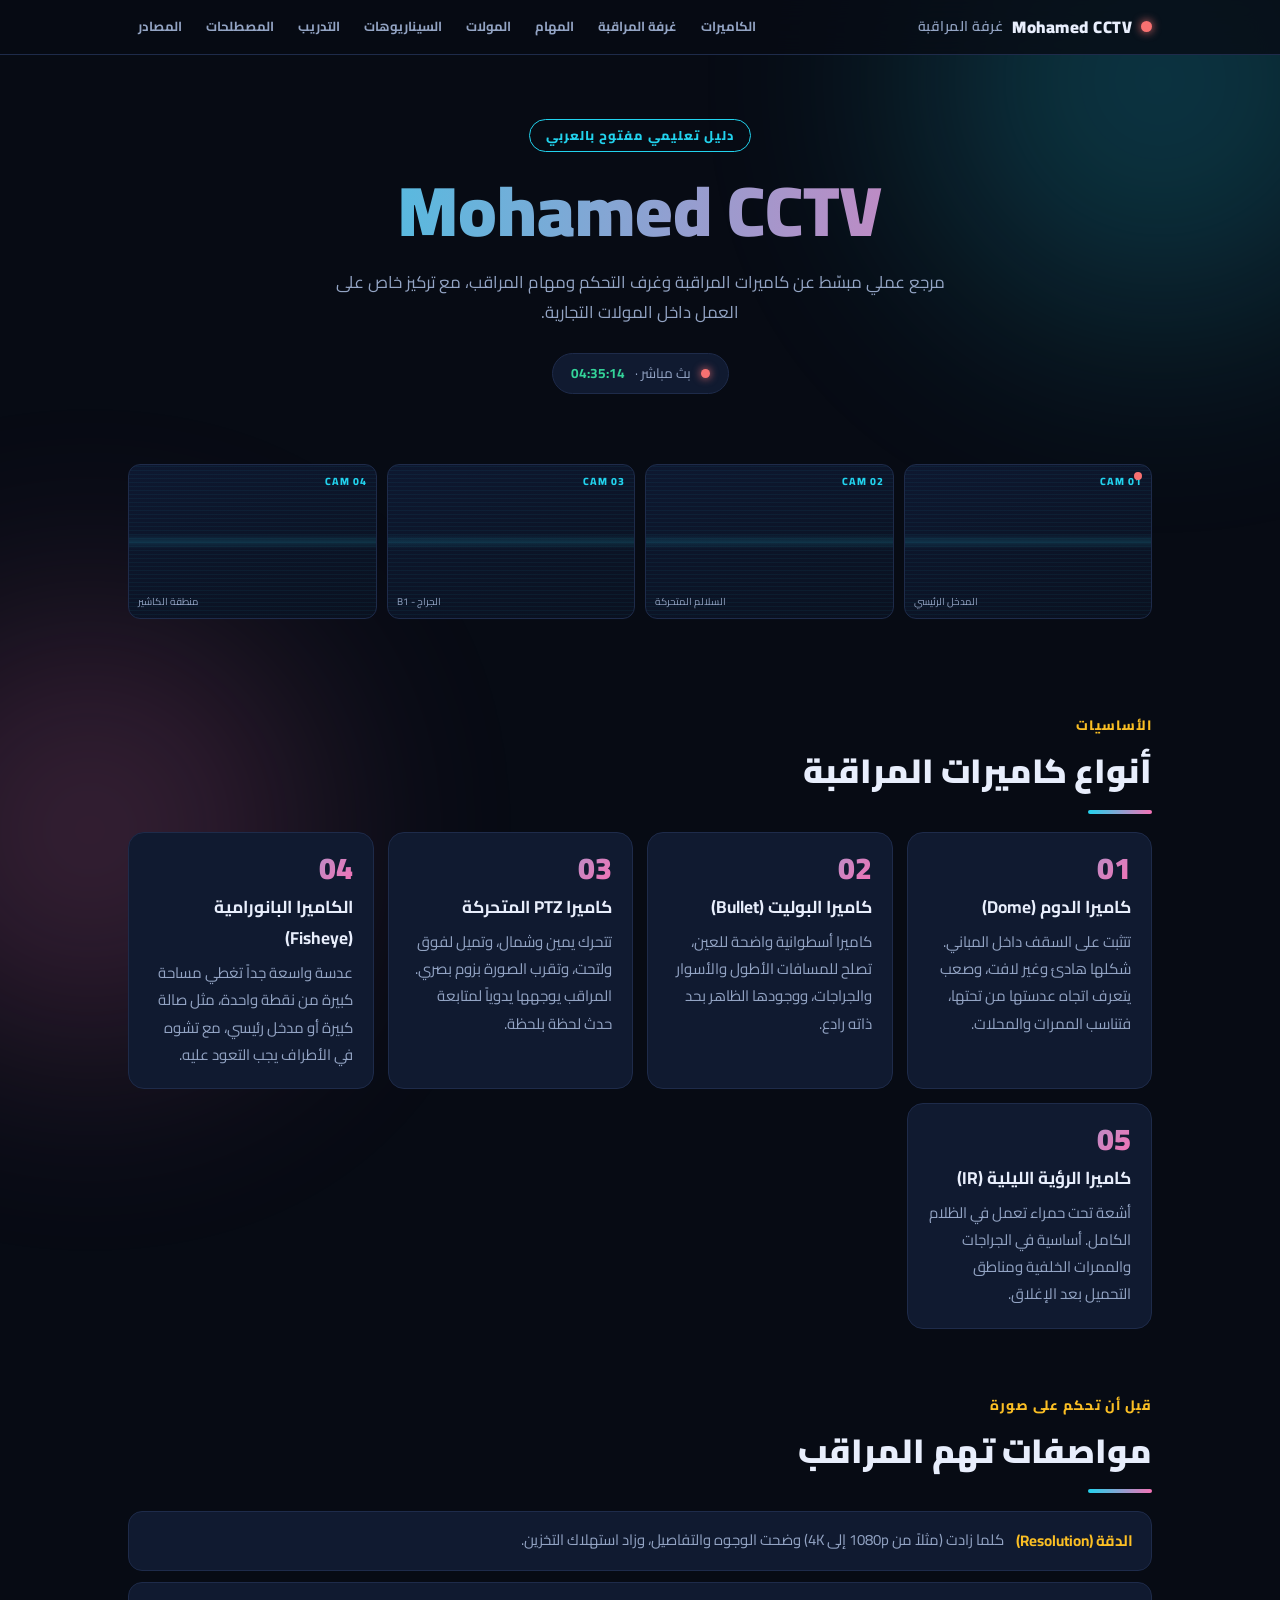
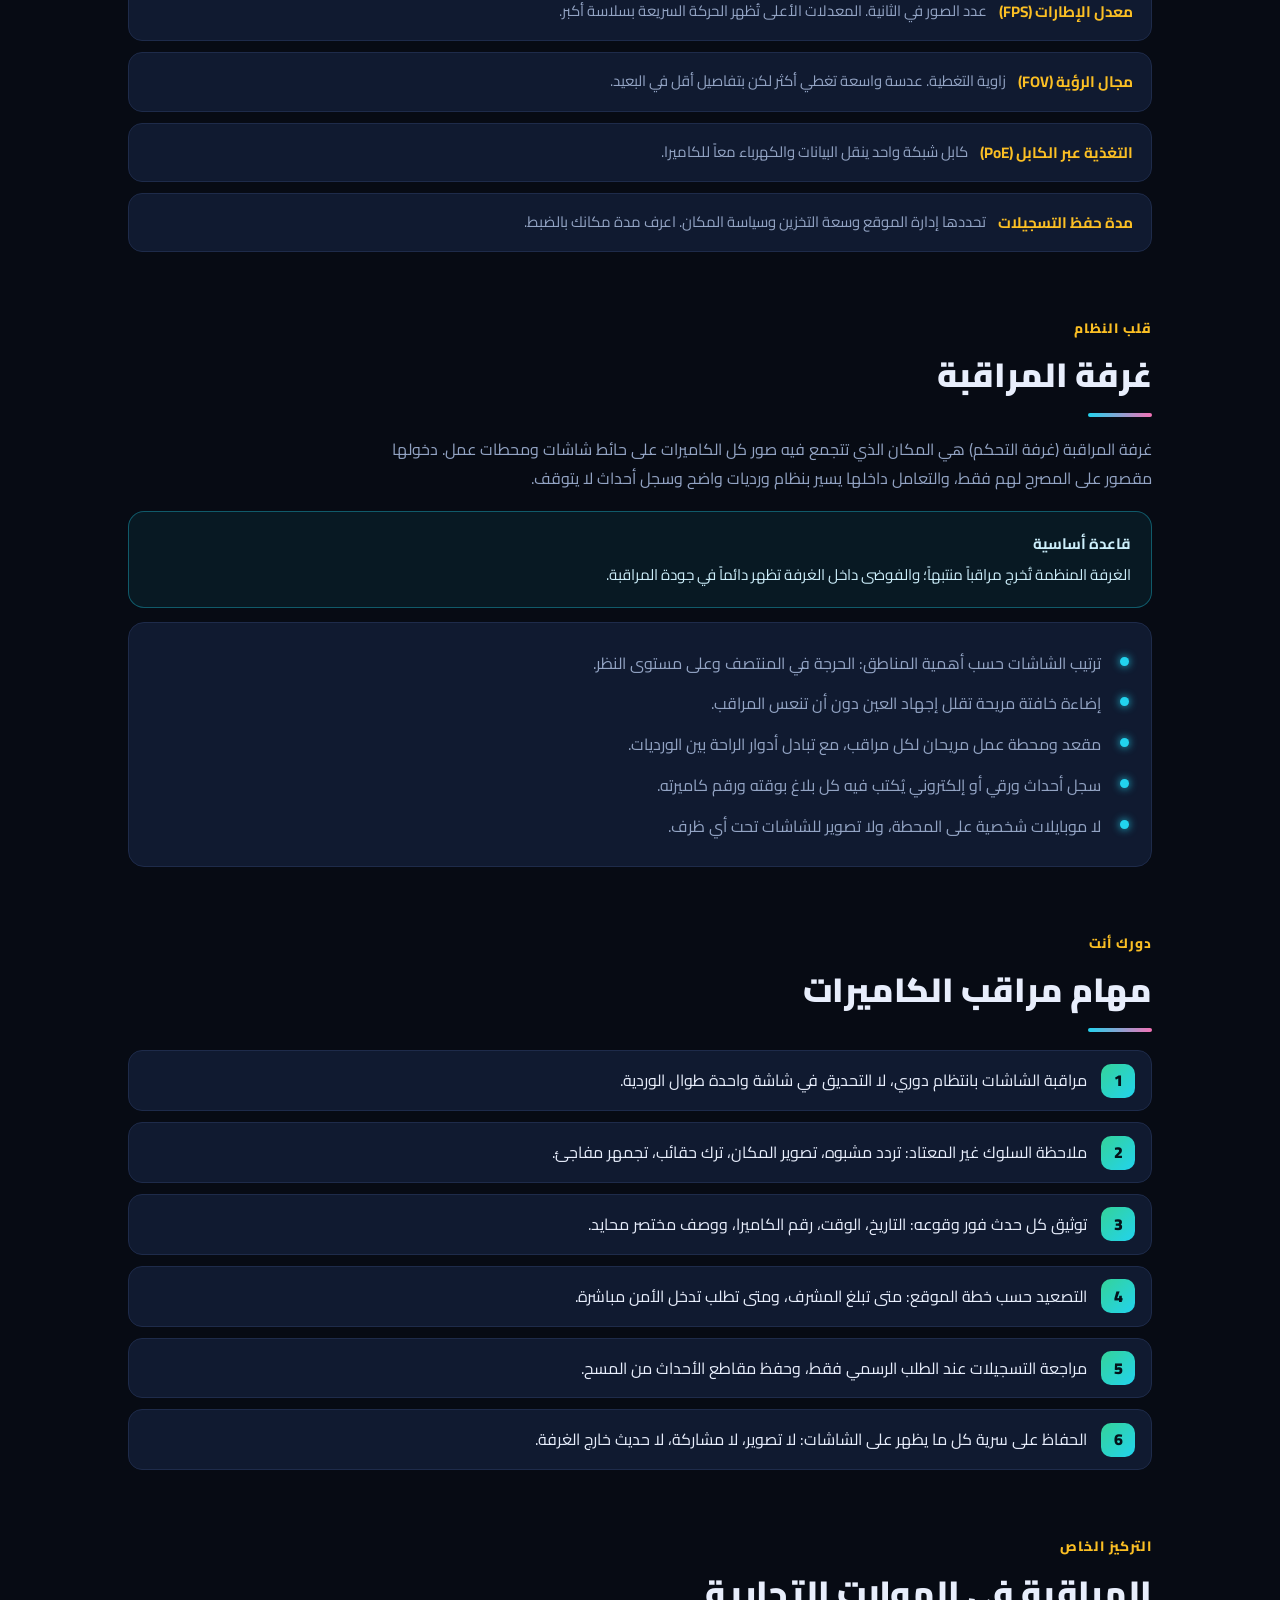
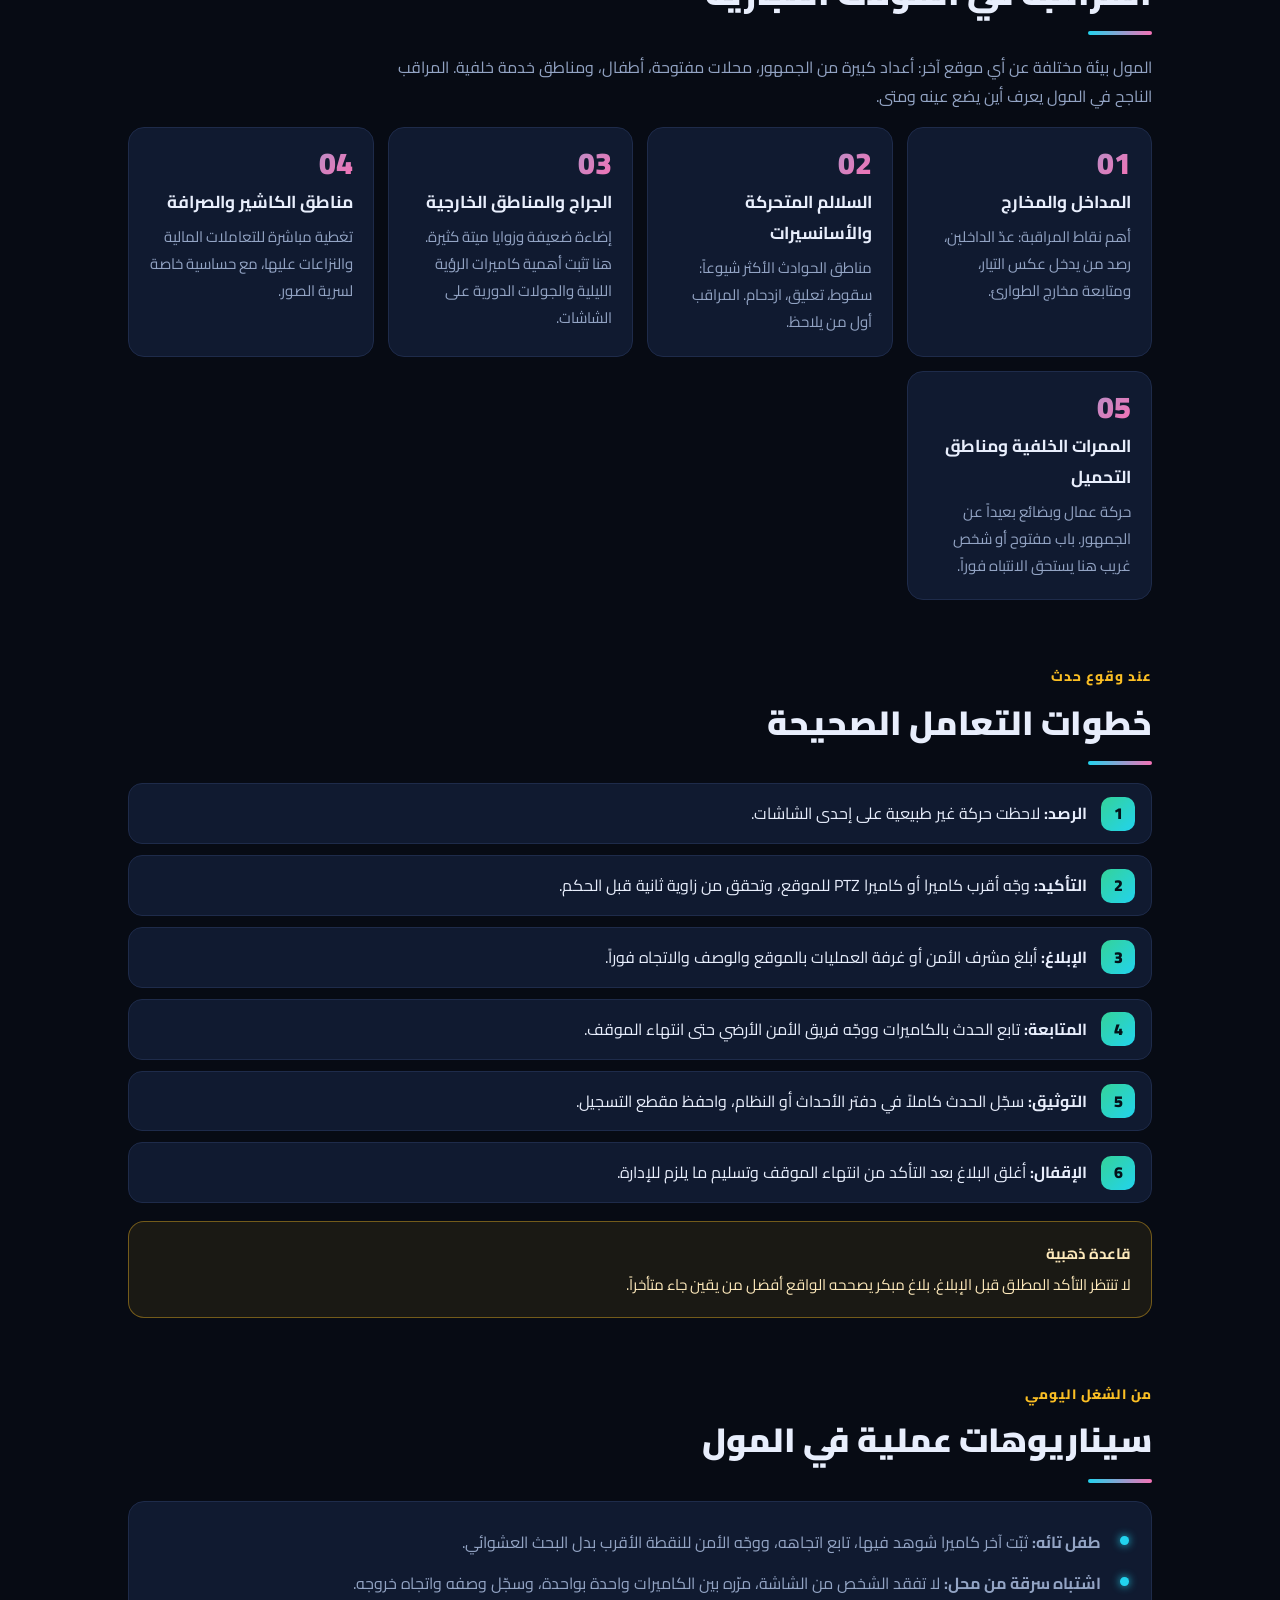
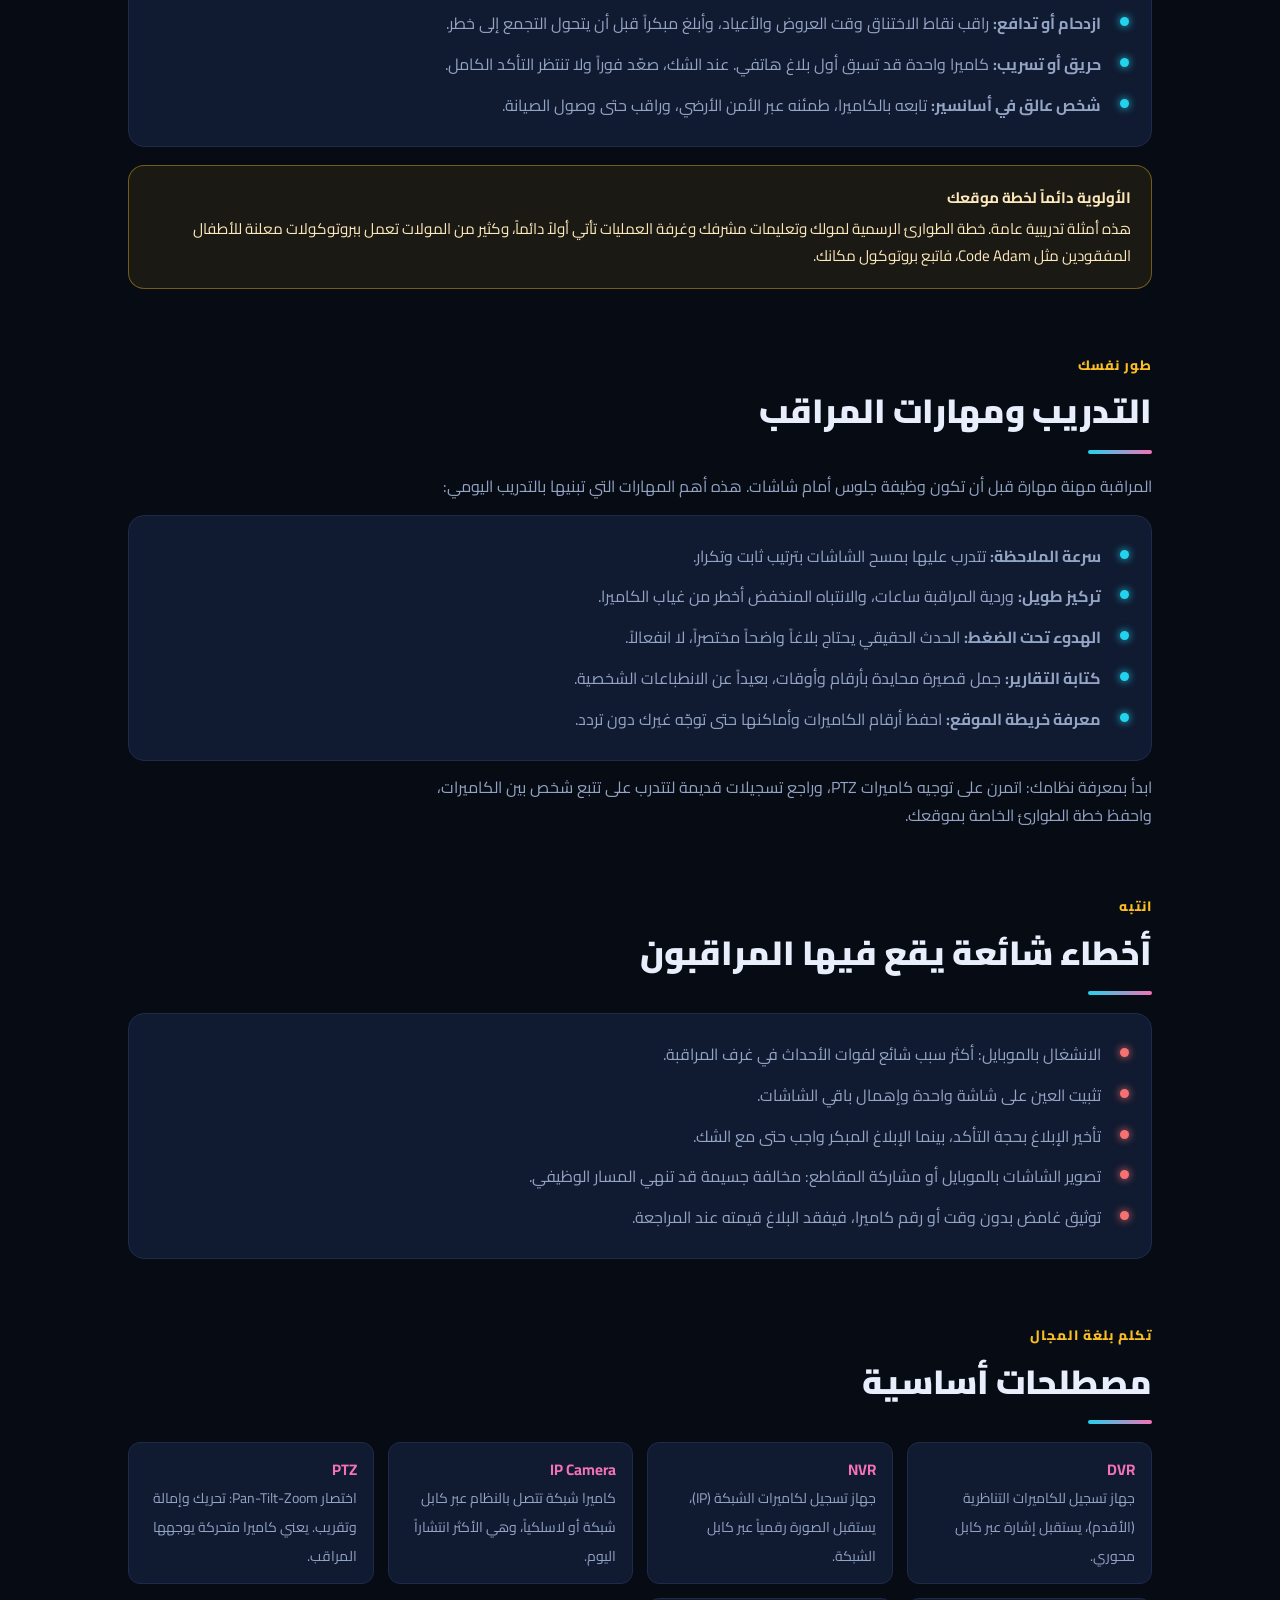
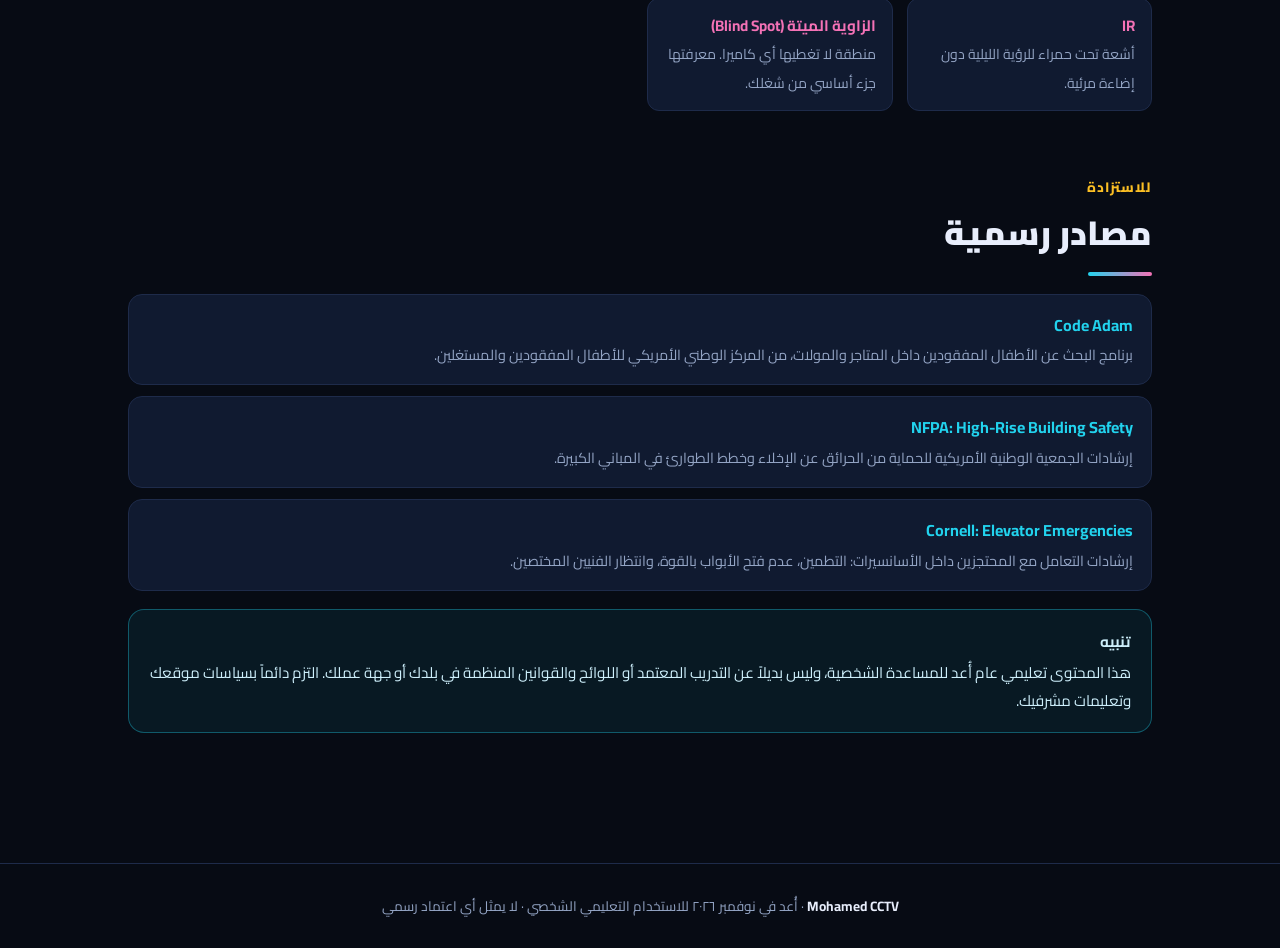
==== index.html @ 4583602f "Add initial HTML structure for Mohamed CCTV site" ====
<!DOCTYPE html>
<html lang="ar" dir="rtl">
<head>
<meta charset="UTF-8">
<meta name="viewport" content="width=device-width, initial-scale=1.0">
<title>Mohamed CCTV | محمد - دليل كاميرات المراقبة وغرف التحكم</title>
<meta name="description" content="مرجع عملي مبسط عن كاميرات المراقبة وغرف التحكم ومهام المراقب، مع تركيز خاص على العمل داخل المولات التجارية.">
<link rel="preconnect" href="https://fonts.googleapis.com">
<link rel="preconnect" href="https://fonts.gstatic.com" crossorigin>
<link href="https://fonts.googleapis.com/css2?family=Cairo:wght@400;600;700;800;900&display=swap" rel="stylesheet">
<style>
:root{
  --bg:#070b14; --bg2:#0b1222; --card:#101a30; --line:#1e2b4a;
  --cyan:#22d3ee; --amber:#fbbf24; --pink:#f472b6; --green:#34d399; --red:#f87171;
  --text:#e8eefc; --muted:#93a4c4;
}
*{margin:0;padding:0;box-sizing:border-box}
html{scroll-behavior:smooth}
body{font-family:'Cairo',system-ui,sans-serif;background:var(--bg);color:var(--text);line-height:1.8;overflow-x:hidden}
::selection{background:var(--cyan);color:#04121a}

/* ---------- background glow ---------- */
.glow{position:fixed;border-radius:50%;filter:blur(120px);opacity:.22;pointer-events:none;z-index:0}
.glow.a{width:480px;height:480px;background:var(--cyan);top:-160px;right:-120px;animation:drift 14s ease-in-out infinite alternate}
.glow.b{width:420px;height:420px;background:var(--pink);bottom:-140px;left:-120px;animation:drift 18s ease-in-out infinite alternate-reverse}
@keyframes drift{from{transform:translate(0,0) scale(1)}to{transform:translate(60px,40px) scale(1.15)}}

/* ---------- nav ---------- */
nav{position:sticky;top:0;z-index:50;backdrop-filter:blur(14px);background:rgba(7,11,20,.78);border-bottom:1px solid var(--line)}
.nav-in{max-width:1060px;margin:auto;display:flex;align-items:center;gap:14px;padding:10px 18px;flex-wrap:wrap}
.brand{display:flex;align-items:center;gap:9px;font-weight:900;font-size:1.05rem;letter-spacing:.5px}
.brand .dot{width:11px;height:11px;border-radius:50%;background:var(--red);box-shadow:0 0 10px var(--red);animation:blink 1.2s steps(2) infinite}
@keyframes blink{50%{opacity:.15}}
.brand small{color:var(--muted);font-weight:600}
.links{display:flex;gap:4px;flex-wrap:wrap;margin-inline-start:auto}
.links a{color:var(--muted);text-decoration:none;font-size:.82rem;font-weight:700;padding:5px 10px;border-radius:8px;transition:.25s}
.links a:hover{color:#04121a;background:var(--cyan)}

/* ---------- hero ---------- */
header{position:relative;z-index:1;max-width:1060px;margin:auto;padding:64px 18px 40px;text-align:center}
.kicker{display:inline-block;color:var(--cyan);border:1px solid var(--cyan);border-radius:999px;padding:4px 16px;font-size:.8rem;font-weight:800;letter-spacing:1px;margin-bottom:18px;animation:fadeUp .8s both}
h1{font-size:clamp(2.4rem,7vw,4.4rem);font-weight:900;line-height:1.15;background:linear-gradient(90deg,var(--cyan),var(--pink),var(--amber));background-size:200% 100%;-webkit-background-clip:text;background-clip:text;color:transparent;animation:sheen 6s linear infinite,fadeUp .8s .1s both}
@keyframes sheen{to{background-position:200% 0}}
.sub{color:var(--muted);max-width:640px;margin:16px auto 0;font-size:1.05rem;animation:fadeUp .8s .2s both}
.live{margin:26px auto 0;display:inline-flex;align-items:center;gap:10px;background:var(--card);border:1px solid var(--line);border-radius:999px;padding:7px 18px;font-size:.85rem;color:var(--muted);animation:fadeUp .8s .3s both}
.live b{color:var(--green);font-variant-numeric:tabular-nums}
@keyframes fadeUp{from{opacity:0;transform:translateY(18px)}to{opacity:1;transform:none}}

/* ---------- monitor wall ---------- */
.wall{position:relative;z-index:1;max-width:1060px;margin:30px auto 0;padding:0 18px;display:grid;grid-template-columns:repeat(4,1fr);gap:10px}
.cam{position:relative;aspect-ratio:16/10;border-radius:12px;border:1px solid var(--line);overflow:hidden;background:linear-gradient(160deg,#0e1830,#0a1120)}
.cam::before{content:'';position:absolute;inset:0;background:repeating-linear-gradient(0deg,transparent 0 3px,rgba(34,211,238,.05) 3px 4px)}
.cam::after{content:'';position:absolute;inset:0;background:linear-gradient(180deg,transparent 45%,rgba(34,211,238,.14) 50%,transparent 55%);animation:scan 3.4s linear infinite}
@keyframes scan{from{transform:translateY(-100%)}to{transform:translateY(100%)}}
.cam span{position:absolute;top:7px;inset-inline-start:9px;font-size:.66rem;font-weight:800;color:var(--cyan);letter-spacing:1px}
.cam i{position:absolute;bottom:7px;inset-inline-end:9px;font-size:.62rem;color:var(--muted);font-style:normal}
.cam .rec{position:absolute;top:7px;inset-inline-end:9px;width:8px;height:8px;border-radius:50%;background:var(--red);animation:blink 1.1s steps(2) infinite}
.cam:nth-child(2)::after{animation-delay:.8s}.cam:nth-child(3)::after{animation-delay:1.6s}.cam:nth-child(4)::after{animation-delay:2.4s}

/* ---------- sections ---------- */
main{position:relative;z-index:1;max-width:1060px;margin:auto;padding:30px 18px 60px}
section{margin-top:64px;opacity:0;transform:translateY(26px);transition:opacity .7s ease,transform .7s ease}
section.show{opacity:1;transform:none}
.tag{color:var(--amber);font-weight:800;font-size:.85rem;letter-spacing:1px}
h2{font-size:clamp(1.5rem,4vw,2.1rem);font-weight:900;margin:4px 0 18px}
h2::after{content:'';display:block;width:64px;height:4px;border-radius:4px;margin-top:8px;background:linear-gradient(90deg,var(--cyan),var(--pink))}
p.lead{color:var(--muted);max-width:760px}

.grid{display:grid;grid-template-columns:repeat(auto-fit,minmax(240px,1fr));gap:14px}
.card{background:var(--card);border:1px solid var(--line);border-radius:16px;padding:20px;position:relative;overflow:hidden;transition:transform .3s,border-color .3s,box-shadow .3s}
.card:hover{transform:translateY(-5px);border-color:var(--cyan);box-shadow:0 12px 34px rgba(34,211,238,.13)}
.card .num{font-size:1.9rem;font-weight:900;background:linear-gradient(135deg,var(--cyan),var(--pink));-webkit-background-clip:text;background-clip:text;color:transparent;line-height:1}
.card h3{margin:8px 0 6px;font-size:1.08rem}
.card p{color:var(--muted);font-size:.94rem}

.spec{display:flex;gap:12px;background:var(--card);border:1px solid var(--line);border-radius:14px;padding:15px 18px;margin-bottom:11px;transition:border-color .3s}
.spec:hover{border-color:var(--amber)}
.spec b{color:var(--amber);white-space:nowrap;font-size:.95rem}
.spec span{color:var(--muted);font-size:.93rem}

ol.steps{counter-reset:s;list-style:none}
ol.steps li{counter-increment:s;position:relative;background:var(--card);border:1px solid var(--line);border-radius:14px;padding:15px 64px 15px 18px;padding-inline-start:64px;padding-inline-end:18px;margin-bottom:11px;transition:border-color .3s}
ol.steps li:hover{border-color:var(--green)}
ol.steps li::before{content:counter(s);position:absolute;inset-inline-start:16px;top:50%;transform:translateY(-50%);width:34px;height:34px;border-radius:10px;display:grid;place-items:center;font-weight:900;color:#04121a;background:linear-gradient(135deg,var(--green),var(--cyan))}

ul.tick{list-style:none}
ul.tick li{position:relative;padding:6px 30px 6px 0;padding-inline-start:30px;color:var(--muted)}
ul.tick li::before{content:'';position:absolute;inset-inline-start:2px;top:14px;width:9px;height:9px;border-radius:50%;background:var(--cyan);box-shadow:0 0 8px var(--cyan)}
ul.warn li::before{background:var(--red);box-shadow:0 0 8px var(--red)}

.callout{border-radius:16px;padding:18px 20px;margin-top:18px;border:1px solid;font-size:.95rem}
.callout.gold{background:rgba(251,191,36,.08);border-color:rgba(251,191,36,.4);color:#fde9bb}
.callout.note{background:rgba(34,211,238,.07);border-color:rgba(34,211,238,.35);color:#cdeffb}
.callout b{display:block;margin-bottom:4px}

.two{display:grid;grid-template-columns:1fr 1fr;gap:14px}
@media(max-width:720px){.two{grid-template-columns:1fr}.wall{grid-template-columns:repeat(2,1fr)}}

.term{background:var(--card);border:1px solid var(--line);border-radius:12px;padding:13px 16px}
.term b{color:var(--pink);display:block;font-size:.95rem}
.term span{color:var(--muted);font-size:.88rem}

.src{display:block;background:var(--card);border:1px solid var(--line);border-radius:14px;padding:16px 18px;margin-bottom:11px;text-decoration:none;color:var(--text);transition:.3s}
.src:hover{border-color:var(--pink);transform:translateY(-3px)}
.src b{color:var(--cyan)}
.src p{color:var(--muted);font-size:.9rem;margin-top:3px}

footer{position:relative;z-index:1;border-top:1px solid var(--line);margin-top:70px;padding:30px 18px;text-align:center;color:var(--muted);font-size:.85rem}
footer b{color:var(--text)}
</style>
</head>
<body>
<div class="glow a"></div><div class="glow b"></div>

<nav><div class="nav-in">
  <div class="brand"><span class="dot"></span>Mohamed CCTV <small>غرفة المراقبة</small></div>
  <div class="links">
    <a href="#cameras">الكاميرات</a><a href="#room">غرفة المراقبة</a><a href="#duties">المهام</a><a href="#mall">المولات</a><a href="#scenarios">السيناريوهات</a><a href="#training">التدريب</a><a href="#terms">المصطلحات</a><a href="#sources">المصادر</a>
  </div>
</div></nav>

<header>
  <span class="kicker">دليل تعليمي مفتوح بالعربي</span>
  <h1>Mohamed CCTV</h1>
  <p class="sub">مرجع عملي مبسّط عن كاميرات المراقبة وغرف التحكم ومهام المراقب، مع تركيز خاص على العمل داخل المولات التجارية.</p>
  <div class="live"><span class="dot" style="width:9px;height:9px;border-radius:50%;background:var(--red);box-shadow:0 0 8px var(--red);animation:blink 1.2s steps(2) infinite"></span>بث مباشر · <b id="clock">--:--:--</b></div>
</header>

<div class="wall">
  <div class="cam"><span>CAM 01</span><span class="rec"></span><i>المدخل الرئيسي</i></div>
  <div class="cam"><span>CAM 02</span><i>السلالم المتحركة</i></div>
  <div class="cam"><span>CAM 03</span><i>الجراج - B1</i></div>
  <div class="cam"><span>CAM 04</span><i>منطقة الكاشير</i></div>
</div>

<main>

<section id="cameras">
  <div class="tag">الأساسيات</div>
  <h2>أنواع كاميرات المراقبة</h2>
  <div class="grid">
    <div class="card"><div class="num">01</div><h3>كاميرا الدوم (Dome)</h3><p>تتثبت على السقف داخل المباني. شكلها هادئ وغير لافت، وصعب يتعرف اتجاه عدستها من تحتها، فتناسب الممرات والمحلات.</p></div>
    <div class="card"><div class="num">02</div><h3>كاميرا البوليت (Bullet)</h3><p>كاميرا أسطوانية واضحة للعين، تصلح للمسافات الأطول والأسوار والجراجات، ووجودها الظاهر بحد ذاته رادع.</p></div>
    <div class="card"><div class="num">03</div><h3>كاميرا PTZ المتحركة</h3><p>تتحرك يمين وشمال، وتميل لفوق ولتحت، وتقرب الصورة بزوم بصري. المراقب يوجهها يدوياً لمتابعة حدث لحظة بلحظة.</p></div>
    <div class="card"><div class="num">04</div><h3>الكاميرا البانورامية (Fisheye)</h3><p>عدسة واسعة جداً تغطي مساحة كبيرة من نقطة واحدة، مثل صالة كبيرة أو مدخل رئيسي، مع تشوه في الأطراف يجب التعود عليه.</p></div>
    <div class="card"><div class="num">05</div><h3>كاميرا الرؤية الليلية (IR)</h3><p>أشعة تحت حمراء تعمل في الظلام الكامل. أساسية في الجراجات والممرات الخلفية ومناطق التحميل بعد الإغلاق.</p></div>
  </div>
</section>

<section id="specs">
  <div class="tag">قبل أن تحكم على صورة</div>
  <h2>مواصفات تهم المراقب</h2>
  <div class="spec"><b>الدقة (Resolution)</b><span>كلما زادت (مثلاً من 1080p إلى 4K) وضحت الوجوه والتفاصيل، وزاد استهلاك التخزين.</span></div>
  <div class="spec"><b>معدل الإطارات (FPS)</b><span>عدد الصور في الثانية. المعدلات الأعلى تُظهر الحركة السريعة بسلاسة أكبر.</span></div>
  <div class="spec"><b>مجال الرؤية (FOV)</b><span>زاوية التغطية. عدسة واسعة تغطي أكثر لكن بتفاصيل أقل في البعيد.</span></div>
  <div class="spec"><b>التغذية عبر الكابل (PoE)</b><span>كابل شبكة واحد ينقل البيانات والكهرباء معاً للكاميرا.</span></div>
  <div class="spec"><b>مدة حفظ التسجيلات</b><span>تحددها إدارة الموقع وسعة التخزين وسياسة المكان. اعرف مدة مكانك بالضبط.</span></div>
</section>

<section id="room">
  <div class="tag">قلب النظام</div>
  <h2>غرفة المراقبة</h2>
  <p class="lead">غرفة المراقبة (غرفة التحكم) هي المكان الذي تتجمع فيه صور كل الكاميرات على حائط شاشات ومحطات عمل. دخولها مقصور على المصرح لهم فقط، والتعامل داخلها يسير بنظام ورديات واضح وسجل أحداث لا يتوقف.</p>
  <div class="callout note"><b>قاعدة أساسية</b>الغرفة المنظمة تُخرج مراقباً منتبهاً؛ والفوضى داخل الغرفة تظهر دائماً في جودة المراقبة.</div>
  <div class="card" style="margin-top:14px"><ul class="tick">
    <li>ترتيب الشاشات حسب أهمية المناطق: الحرجة في المنتصف وعلى مستوى النظر.</li>
    <li>إضاءة خافتة مريحة تقلل إجهاد العين دون أن تنعس المراقب.</li>
    <li>مقعد ومحطة عمل مريحان لكل مراقب، مع تبادل أدوار الراحة بين الورديات.</li>
    <li>سجل أحداث ورقي أو إلكتروني يُكتب فيه كل بلاغ بوقته ورقم كاميرته.</li>
    <li>لا موبايلات شخصية على المحطة، ولا تصوير للشاشات تحت أي ظرف.</li>
  </ul></div>
</section>

<section id="duties">
  <div class="tag">دورك أنت</div>
  <h2>مهام مراقب الكاميرات</h2>
  <ol class="steps">
    <li>مراقبة الشاشات بانتظام دوري، لا التحديق في شاشة واحدة طوال الوردية.</li>
    <li>ملاحظة السلوك غير المعتاد: تردد مشبوه، تصوير المكان، ترك حقائب، تجمهر مفاجئ.</li>
    <li>توثيق كل حدث فور وقوعه: التاريخ، الوقت، رقم الكاميرا، ووصف مختصر محايد.</li>
    <li>التصعيد حسب خطة الموقع: متى تبلغ المشرف، ومتى تطلب تدخل الأمن مباشرة.</li>
    <li>مراجعة التسجيلات عند الطلب الرسمي فقط، وحفظ مقاطع الأحداث من المسح.</li>
    <li>الحفاظ على سرية كل ما يظهر على الشاشات: لا تصوير، لا مشاركة، لا حديث خارج الغرفة.</li>
  </ol>
</section>

<section id="mall">
  <div class="tag">التركيز الخاص</div>
  <h2>المراقبة في المولات التجارية</h2>
  <p class="lead">المول بيئة مختلفة عن أي موقع آخر: أعداد كبيرة من الجمهور، محلات مفتوحة، أطفال، ومناطق خدمة خلفية. المراقب الناجح في المول يعرف أين يضع عينه ومتى.</p>
  <div class="grid" style="margin-top:16px">
    <div class="card"><div class="num">01</div><h3>المداخل والمخارج</h3><p>أهم نقاط المراقبة: عدّ الداخلين، رصد من يدخل عكس التيار، ومتابعة مخارج الطوارئ.</p></div>
    <div class="card"><div class="num">02</div><h3>السلالم المتحركة والأسانسيرات</h3><p>مناطق الحوادث الأكثر شيوعاً: سقوط، تعليق، ازدحام. المراقب أول من يلاحظ.</p></div>
    <div class="card"><div class="num">03</div><h3>الجراج والمناطق الخارجية</h3><p>إضاءة ضعيفة وزوايا ميتة كثيرة. هنا تثبت أهمية كاميرات الرؤية الليلية والجولات الدورية على الشاشات.</p></div>
    <div class="card"><div class="num">04</div><h3>مناطق الكاشير والصرافة</h3><p>تغطية مباشرة للتعاملات المالية والنزاعات عليها، مع حساسية خاصة لسرية الصور.</p></div>
    <div class="card"><div class="num">05</div><h3>الممرات الخلفية ومناطق التحميل</h3><p>حركة عمال وبضائع بعيداً عن الجمهور. باب مفتوح أو شخص غريب هنا يستحق الانتباه فوراً.</p></div>
  </div>
</section>

<section id="incident">
  <div class="tag">عند وقوع حدث</div>
  <h2>خطوات التعامل الصحيحة</h2>
  <ol class="steps">
    <li><b>الرصد:</b> لاحظت حركة غير طبيعية على إحدى الشاشات.</li>
    <li><b>التأكيد:</b> وجّه أقرب كاميرا أو كاميرا PTZ للموقع، وتحقق من زاوية ثانية قبل الحكم.</li>
    <li><b>الإبلاغ:</b> أبلغ مشرف الأمن أو غرفة العمليات بالموقع والوصف والاتجاه فوراً.</li>
    <li><b>المتابعة:</b> تابع الحدث بالكاميرات ووجّه فريق الأمن الأرضي حتى انتهاء الموقف.</li>
    <li><b>التوثيق:</b> سجّل الحدث كاملاً في دفتر الأحداث أو النظام، واحفظ مقطع التسجيل.</li>
    <li><b>الإقفال:</b> أغلق البلاغ بعد التأكد من انتهاء الموقف وتسليم ما يلزم للإدارة.</li>
  </ol>
  <div class="callout gold"><b>قاعدة ذهبية</b>لا تنتظر التأكد المطلق قبل الإبلاغ. بلاغ مبكر يصححه الواقع أفضل من يقين جاء متأخراً.</div>
</section>

<section id="scenarios">
  <div class="tag">من الشغل اليومي</div>
  <h2>سيناريوهات عملية في المول</h2>
  <div class="card"><ul class="tick">
    <li><b>طفل تائه:</b> ثبّت آخر كاميرا شوهد فيها، تابع اتجاهه، ووجّه الأمن للنقطة الأقرب بدل البحث العشوائي.</li>
    <li><b>اشتباه سرقة من محل:</b> لا تفقد الشخص من الشاشة، مرّره بين الكاميرات واحدة بواحدة، وسجّل وصفه واتجاه خروجه.</li>
    <li><b>ازدحام أو تدافع:</b> راقب نقاط الاختناق وقت العروض والأعياد، وأبلغ مبكراً قبل أن يتحول التجمع إلى خطر.</li>
    <li><b>حريق أو تسريب:</b> كاميرا واحدة قد تسبق أول بلاغ هاتفي. عند الشك، صعّد فوراً ولا تنتظر التأكد الكامل.</li>
    <li><b>شخص عالق في أسانسير:</b> تابعه بالكاميرا، طمئنه عبر الأمن الأرضي، وراقب حتى وصول الصيانة.</li>
  </ul></div>
  <div class="callout gold"><b>الأولوية دائماً لخطة موقعك</b>هذه أمثلة تدريبية عامة. خطة الطوارئ الرسمية لمولك وتعليمات مشرفك وغرفة العمليات تأتي أولاً دائماً، وكثير من المولات تعمل ببروتوكولات معلنة للأطفال المفقودين مثل Code Adam، فاتبع بروتوكول مكانك.</div>
</section>

<section id="training">
  <div class="tag">طور نفسك</div>
  <h2>التدريب ومهارات المراقب</h2>
  <p class="lead">المراقبة مهنة مهارة قبل أن تكون وظيفة جلوس أمام شاشات. هذه أهم المهارات التي تبنيها بالتدريب اليومي:</p>
  <div class="card" style="margin-top:14px"><ul class="tick">
    <li><b>سرعة الملاحظة:</b> تتدرب عليها بمسح الشاشات بترتيب ثابت وتكرار.</li>
    <li><b>تركيز طويل:</b> وردية المراقبة ساعات، والانتباه المنخفض أخطر من غياب الكاميرا.</li>
    <li><b>الهدوء تحت الضغط:</b> الحدث الحقيقي يحتاج بلاغاً واضحاً مختصراً، لا انفعالاً.</li>
    <li><b>كتابة التقارير:</b> جمل قصيرة محايدة بأرقام وأوقات، بعيداً عن الانطباعات الشخصية.</li>
    <li><b>معرفة خريطة الموقع:</b> احفظ أرقام الكاميرات وأماكنها حتى توجّه غيرك دون تردد.</li>
  </ul></div>
  <p class="lead" style="margin-top:12px">ابدأ بمعرفة نظامك: اتمرن على توجيه كاميرات PTZ، وراجع تسجيلات قديمة لتتدرب على تتبع شخص بين الكاميرات، واحفظ خطة الطوارئ الخاصة بموقعك.</p>
</section>

<section id="mistakes">
  <div class="tag">انتبه</div>
  <h2>أخطاء شائعة يقع فيها المراقبون</h2>
  <div class="card"><ul class="tick warn">
    <li>الانشغال بالموبايل: أكثر سبب شائع لفوات الأحداث في غرف المراقبة.</li>
    <li>تثبيت العين على شاشة واحدة وإهمال باقي الشاشات.</li>
    <li>تأخير الإبلاغ بحجة التأكد، بينما الإبلاغ المبكر واجب حتى مع الشك.</li>
    <li>تصوير الشاشات بالموبايل أو مشاركة المقاطع: مخالفة جسيمة قد تنهي المسار الوظيفي.</li>
    <li>توثيق غامض بدون وقت أو رقم كاميرا، فيفقد البلاغ قيمته عند المراجعة.</li>
  </ul></div>
</section>

<section id="terms">
  <div class="tag">تكلم بلغة المجال</div>
  <h2>مصطلحات أساسية</h2>
  <div class="grid" style="grid-template-columns:repeat(auto-fit,minmax(200px,1fr))">
    <div class="term"><b>DVR</b><span>جهاز تسجيل للكاميرات التناظرية (الأقدم)، يستقبل إشارة عبر كابل محوري.</span></div>
    <div class="term"><b>NVR</b><span>جهاز تسجيل لكاميرات الشبكة (IP)، يستقبل الصورة رقمياً عبر كابل الشبكة.</span></div>
    <div class="term"><b>IP Camera</b><span>كاميرا شبكة تتصل بالنظام عبر كابل شبكة أو لاسلكياً، وهي الأكثر انتشاراً اليوم.</span></div>
    <div class="term"><b>PTZ</b><span>اختصار Pan-Tilt-Zoom: تحريك وإمالة وتقريب. يعني كاميرا متحركة يوجهها المراقب.</span></div>
    <div class="term"><b>IR</b><span>أشعة تحت حمراء للرؤية الليلية دون إضاءة مرئية.</span></div>
    <div class="term"><b>الزاوية الميتة (Blind Spot)</b><span>منطقة لا تغطيها أي كاميرا. معرفتها جزء أساسي من شغلك.</span></div>
  </div>
</section>

<section id="sources">
  <div class="tag">للاستزادة</div>
  <h2>مصادر رسمية</h2>
  <a class="src" href="https://codeadam.missingkids.org/" target="_blank" rel="noopener"><b>Code Adam</b><p>برنامج البحث عن الأطفال المفقودين داخل المتاجر والمولات، من المركز الوطني الأمريكي للأطفال المفقودين والمستغلين.</p></a>
  <a class="src" href="https://www.nfpa.org/education-and-research/building-and-life-safety/high-rise-buildings" target="_blank" rel="noopener"><b>NFPA: High-Rise Building Safety</b><p>إرشادات الجمعية الوطنية الأمريكية للحماية من الحرائق عن الإخلاء وخطط الطوارئ في المباني الكبيرة.</p></a>
  <a class="src" href="https://emergency.cornell.edu/eag/elevator-emergencies/" target="_blank" rel="noopener"><b>Cornell: Elevator Emergencies</b><p>إرشادات التعامل مع المحتجزين داخل الأسانسيرات: التطمين، عدم فتح الأبواب بالقوة، وانتظار الفنيين المختصين.</p></a>
  <div class="callout note"><b>تنبيه</b>هذا المحتوى تعليمي عام أُعد للمساعدة الشخصية، وليس بديلاً عن التدريب المعتمد أو اللوائح والقوانين المنظمة في بلدك أو جهة عملك. التزم دائماً بسياسات موقعك وتعليمات مشرفيك.</div>
</section>

</main>

<footer>
  <b>Mohamed CCTV</b> · أُعد في نوفمبر ٢٠٢٦ للاستخدام التعليمي الشخصي · لا يمثل أي اعتماد رسمي
</footer>

<script>
// live clock
function tick(){
  var d=new Date();
  var p=function(n){return (n<10?'0':'')+n};
  document.getElementById('clock').textContent=p(d.getHours())+':'+p(d.getMinutes())+':'+p(d.getSeconds());
}
tick();setInterval(tick,1000);
// scroll reveal
var io=new IntersectionObserver(function(es){
  es.forEach(function(e){if(e.isIntersecting){e.target.classList.add('show');io.unobserve(e.target);}});
},{threshold:.12});
document.querySelectorAll('section').forEach(function(s){io.observe(s)});
</script>
</body>
</html>
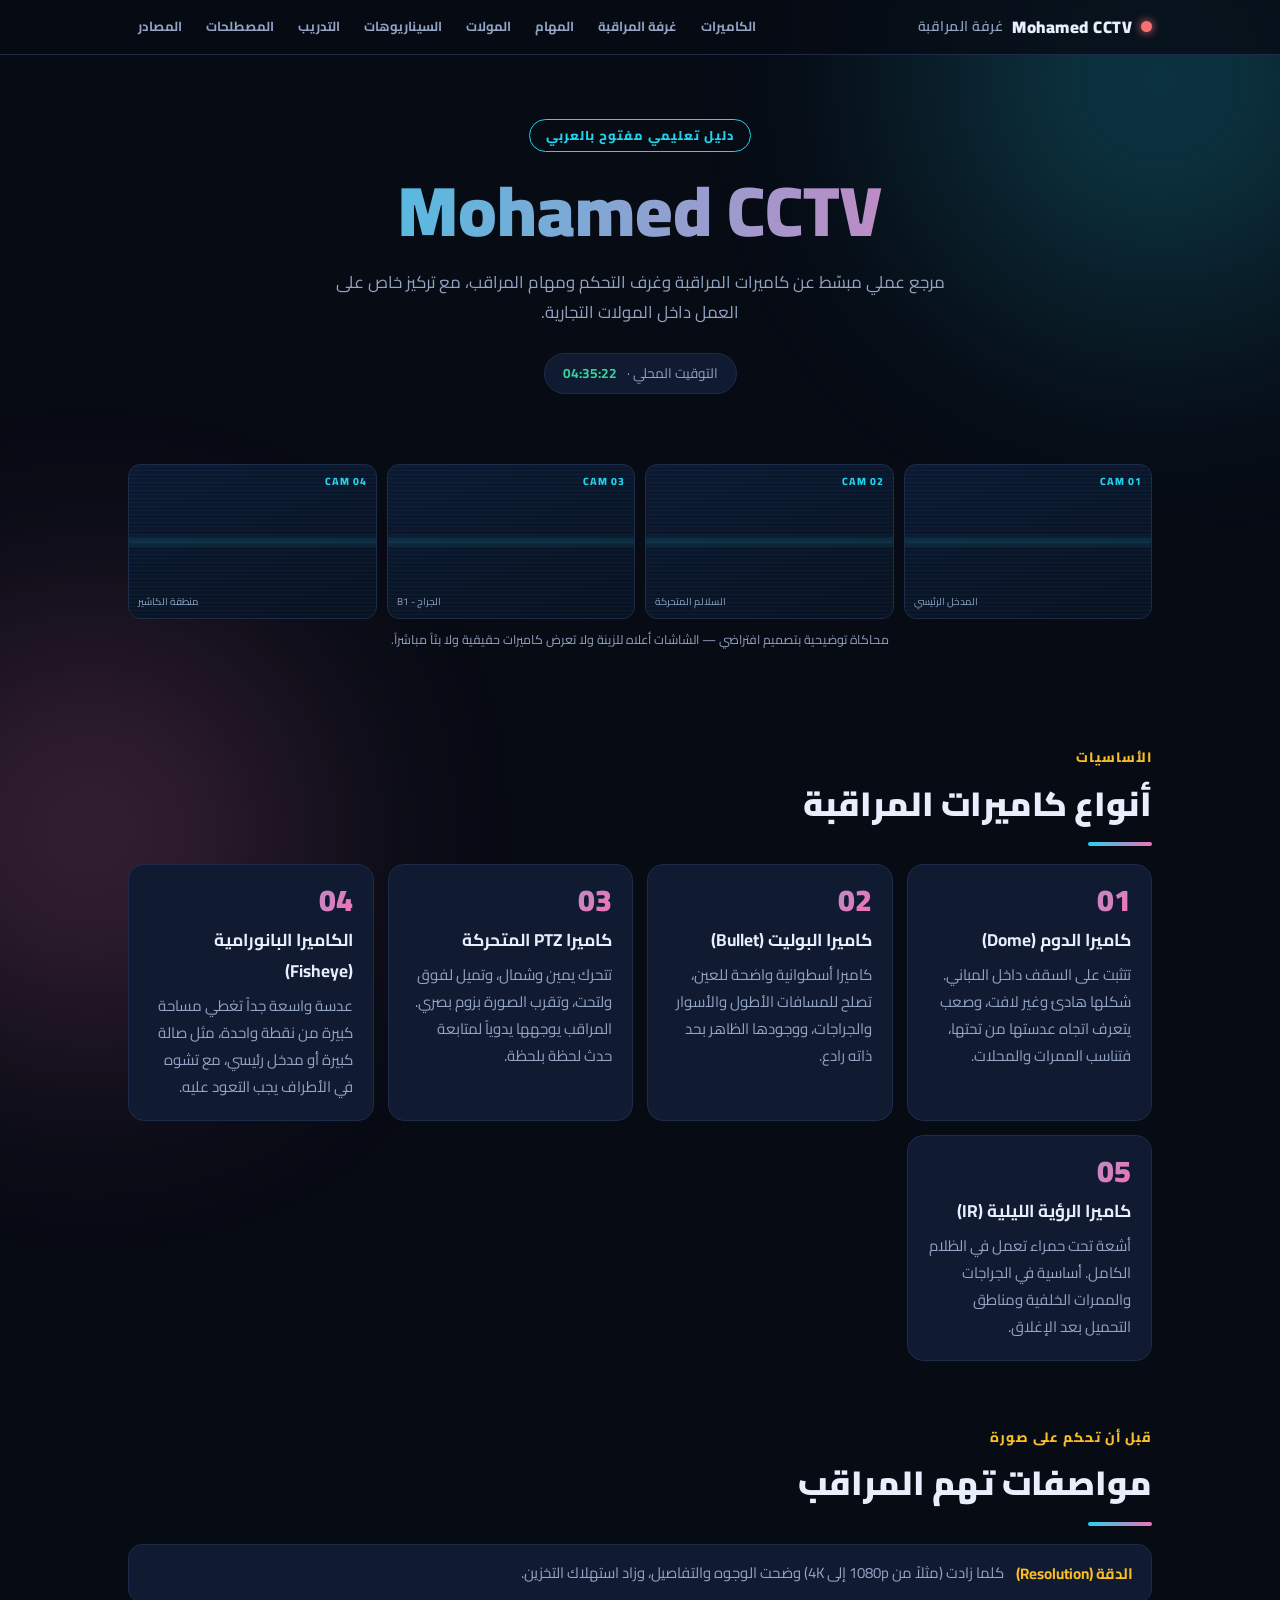
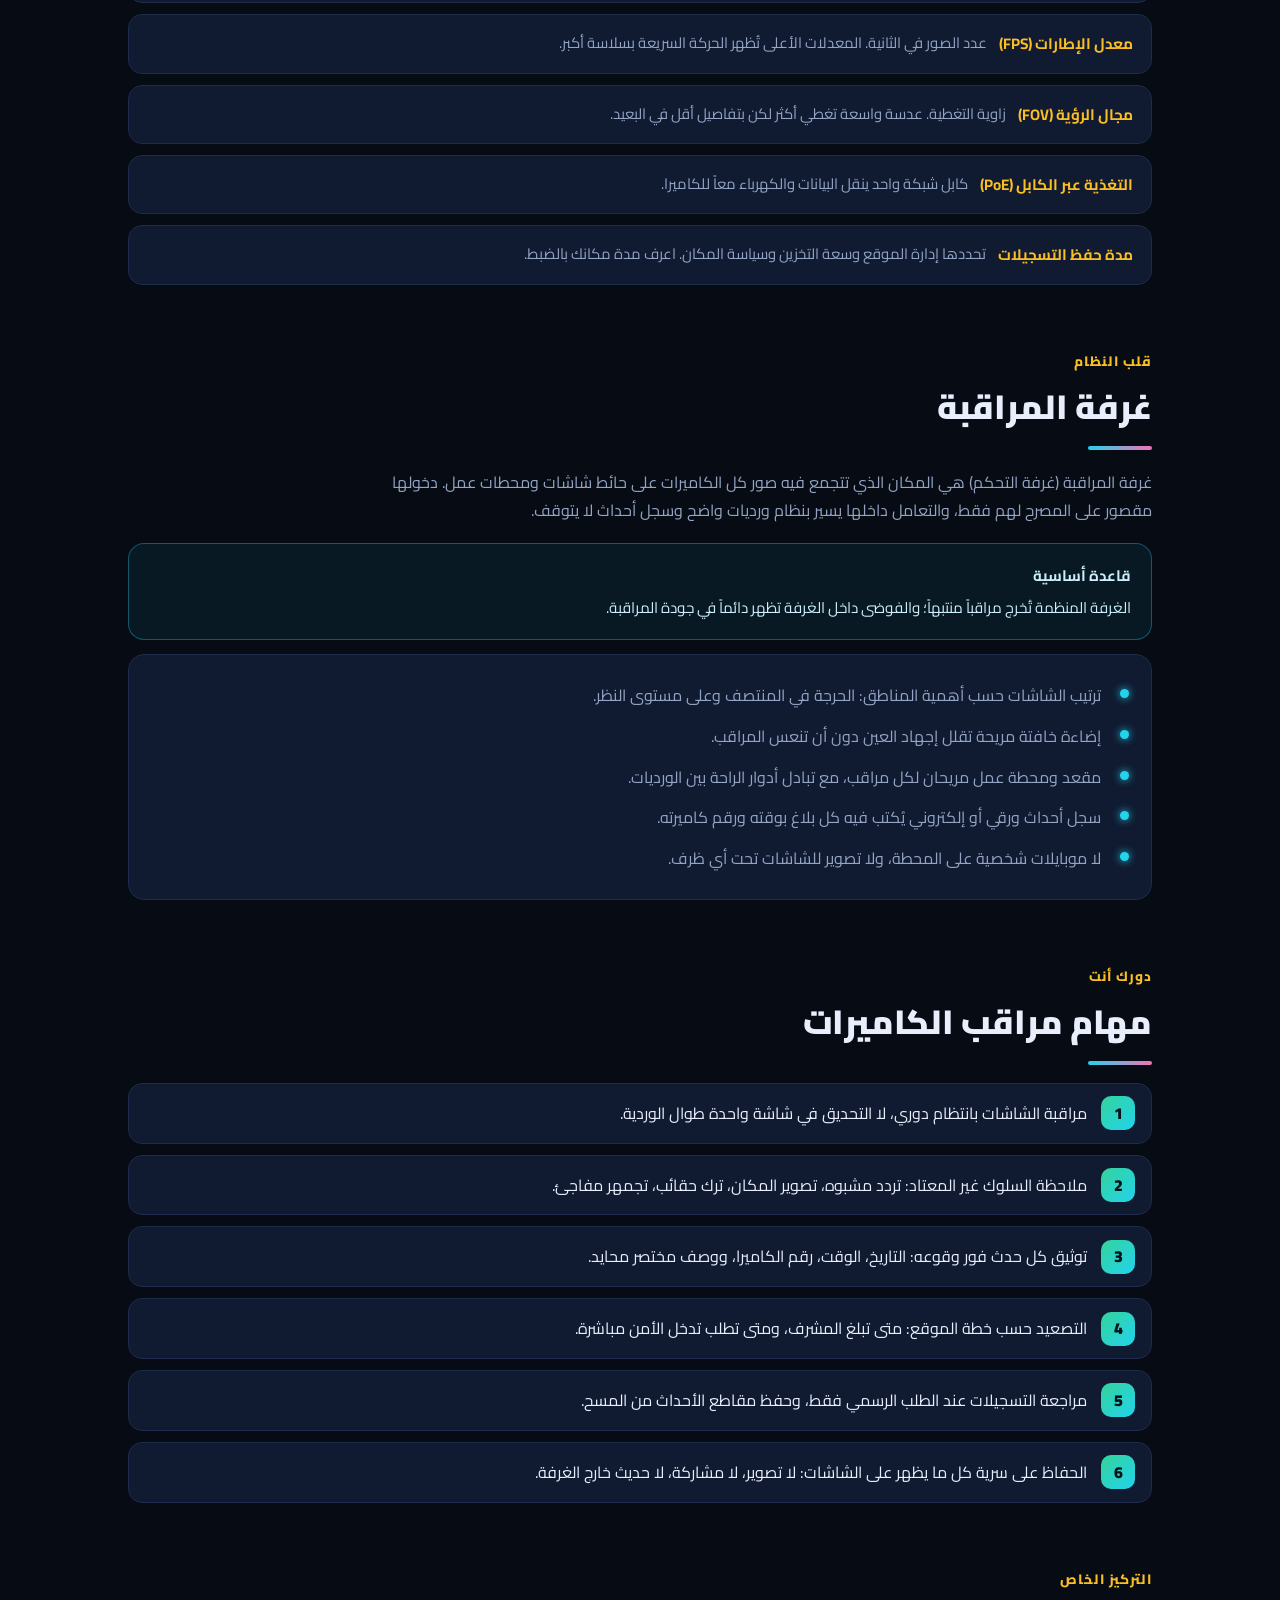
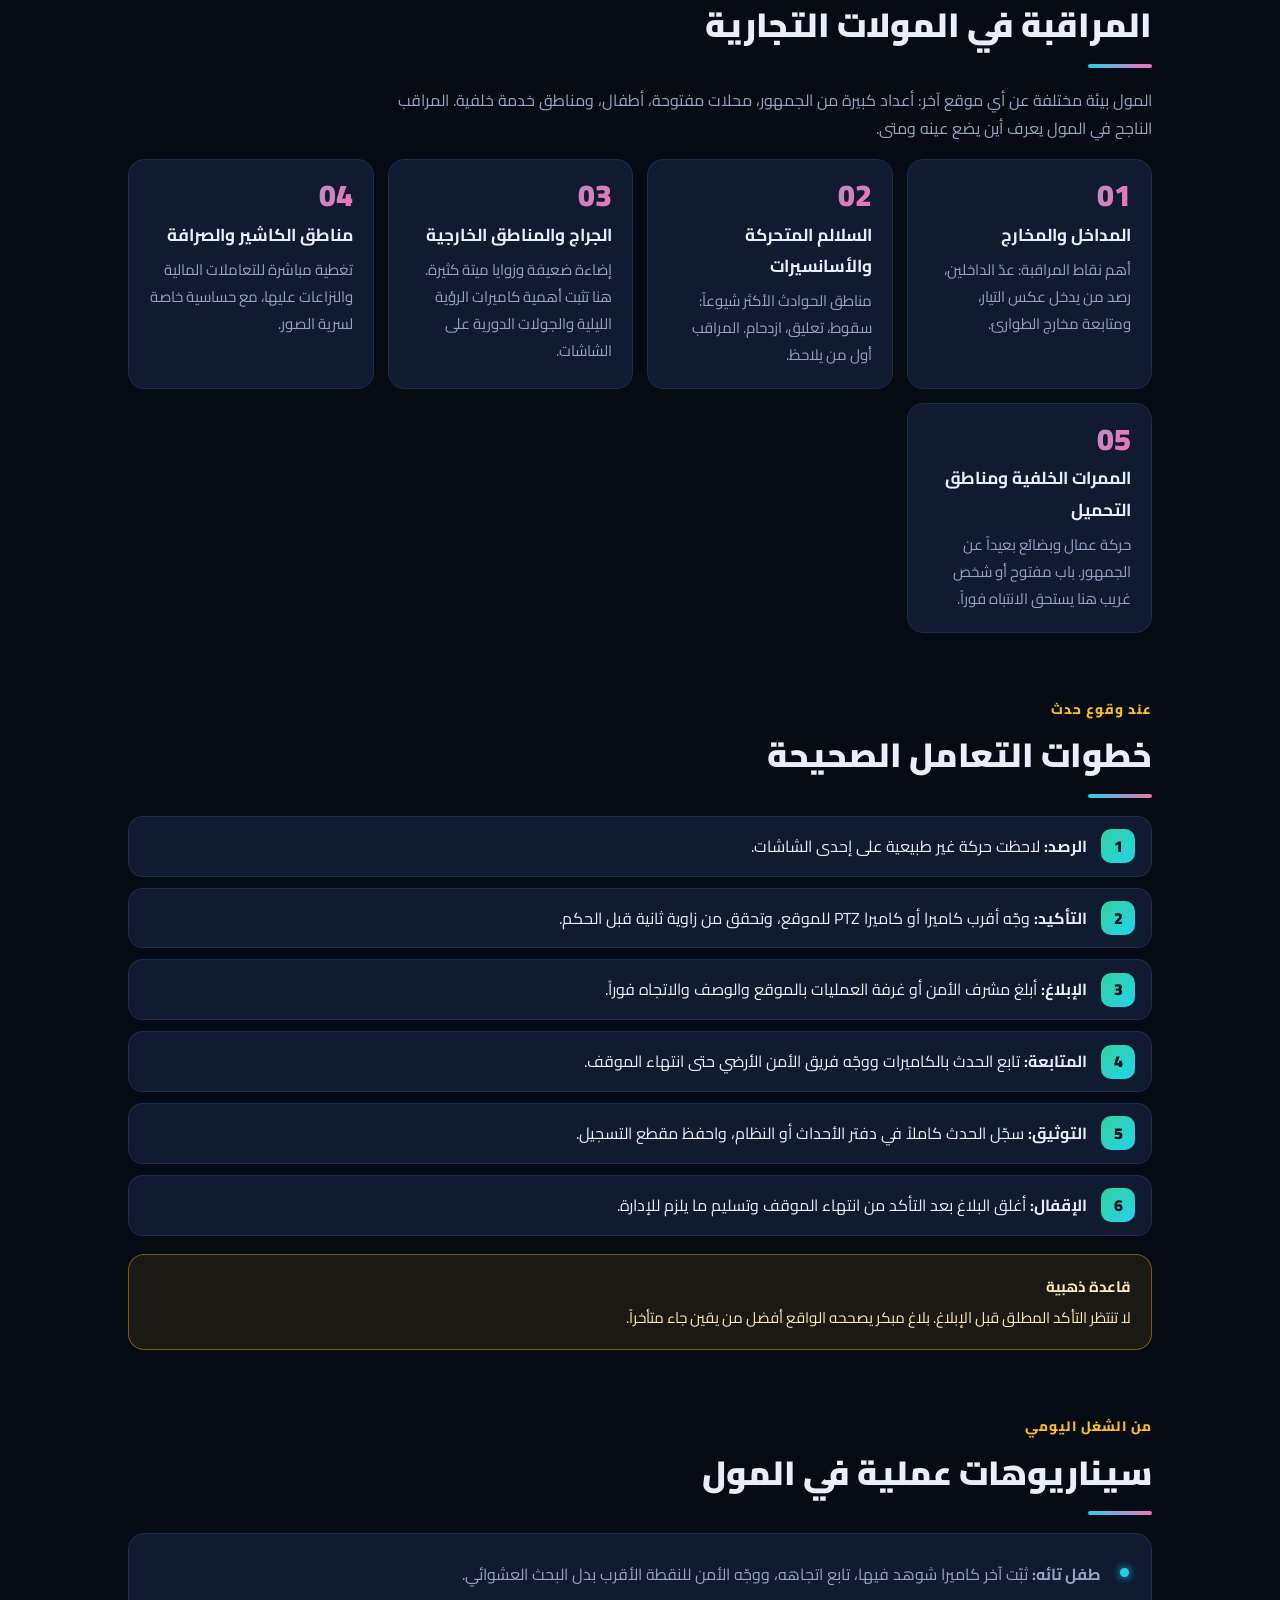
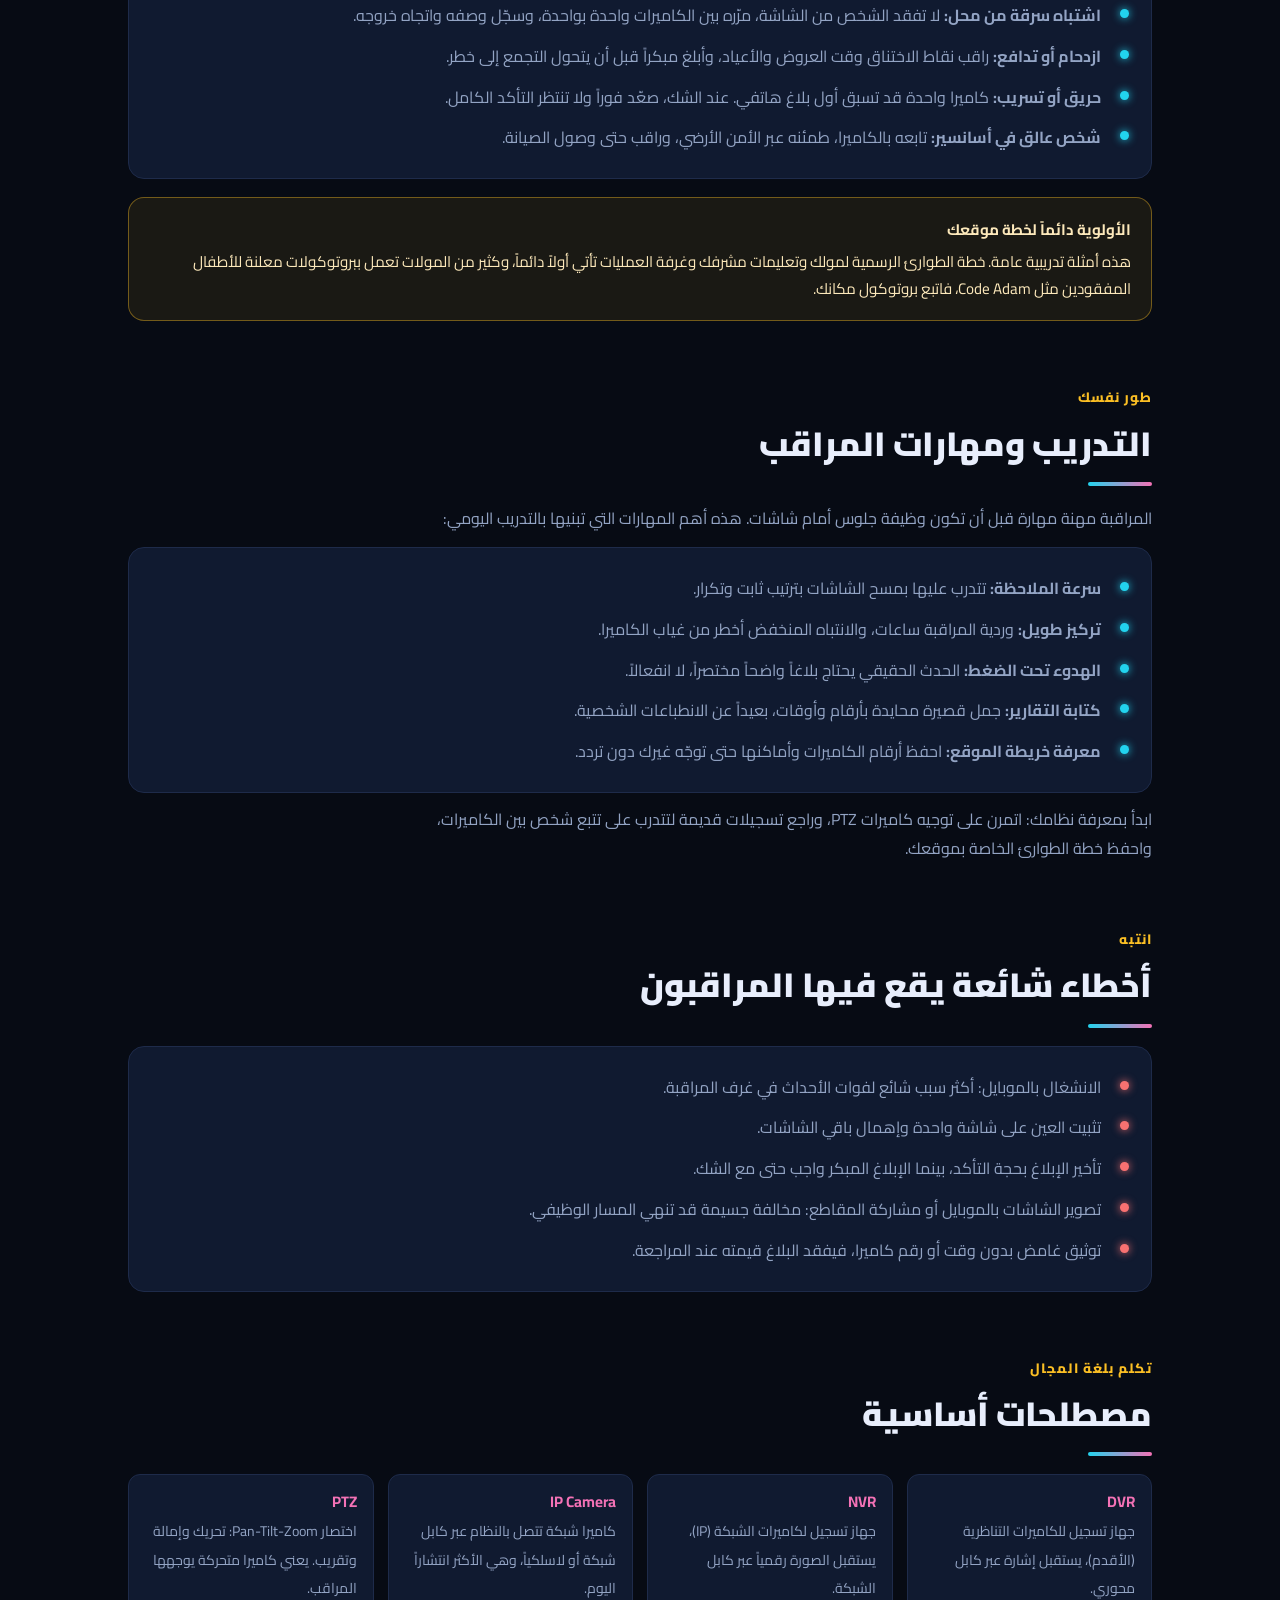
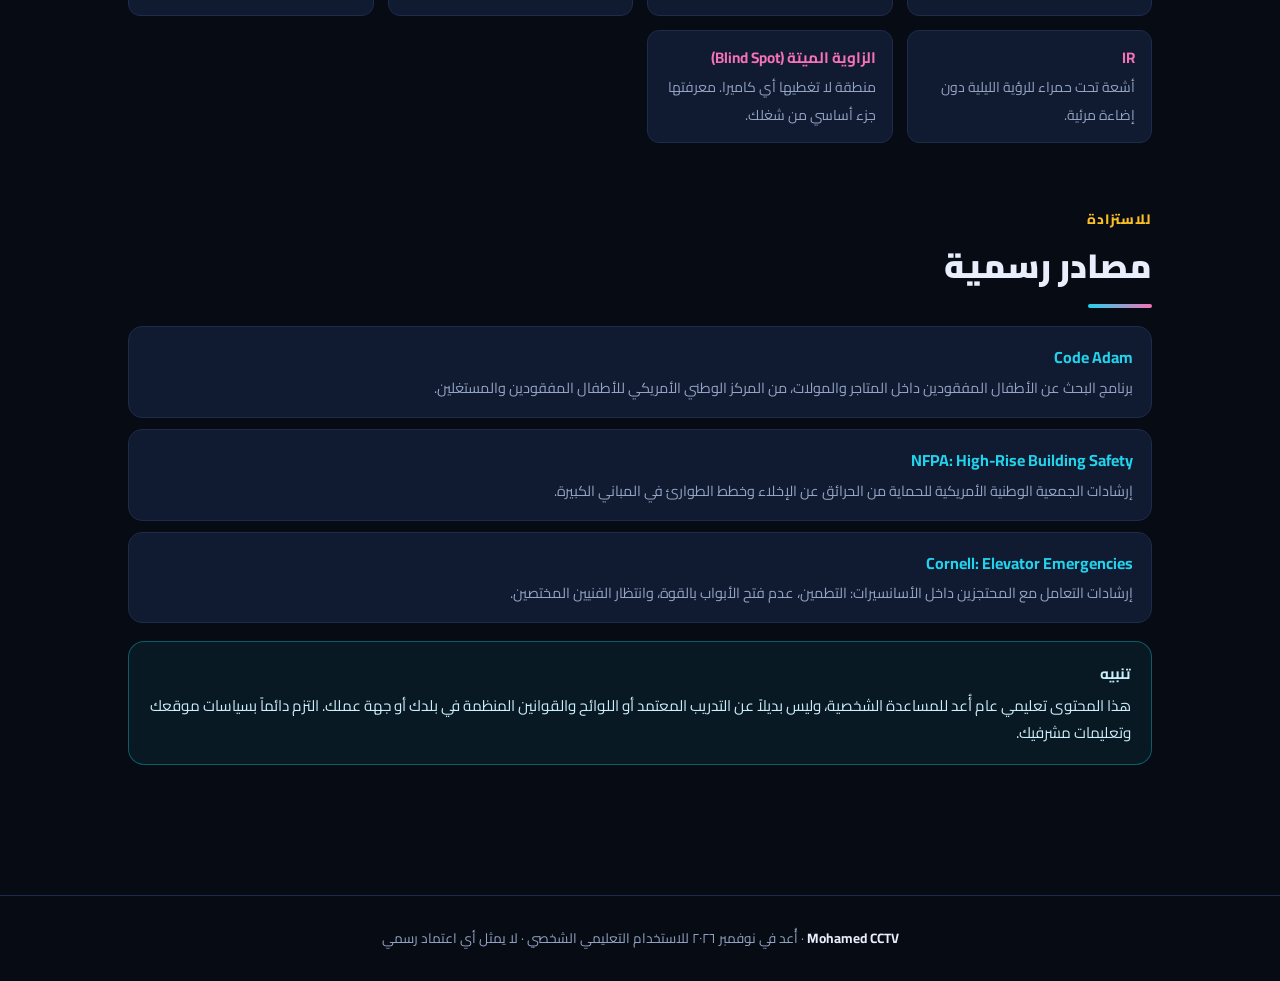
==== commit d133caef: "Modify live time display and camera layout Updated the local time display and cleaned up camera sect" ====
--- a/index.html
+++ b/index.html
@@ -123,15 +123,16 @@
   <span class="kicker">دليل تعليمي مفتوح بالعربي</span>
   <h1>Mohamed CCTV</h1>
   <p class="sub">مرجع عملي مبسّط عن كاميرات المراقبة وغرف التحكم ومهام المراقب، مع تركيز خاص على العمل داخل المولات التجارية.</p>
-  <div class="live"><span class="dot" style="width:9px;height:9px;border-radius:50%;background:var(--red);box-shadow:0 0 8px var(--red);animation:blink 1.2s steps(2) infinite"></span>بث مباشر · <b id="clock">--:--:--</b></div>
+  <div class="live">التوقيت المحلي · <b id="clock">--:--:--</b></div>
 </header>
 
 <div class="wall">
-  <div class="cam"><span>CAM 01</span><span class="rec"></span><i>المدخل الرئيسي</i></div>
+  <div class="cam"><span>CAM 01</span><i>المدخل الرئيسي</i></div>
   <div class="cam"><span>CAM 02</span><i>السلالم المتحركة</i></div>
   <div class="cam"><span>CAM 03</span><i>الجراج - B1</i></div>
   <div class="cam"><span>CAM 04</span><i>منطقة الكاشير</i></div>
 </div>
+<p style="position:relative;z-index:1;max-width:1060px;margin:10px auto 0;padding:0 18px;text-align:center;color:var(--muted);font-size:.78rem">محاكاة توضيحية بتصميم افتراضي — الشاشات أعلاه للزينة ولا تعرض كاميرات حقيقية ولا بثاً مباشراً.</p>
 
 <main>
 
@@ -293,4 +294,4 @@
 document.querySelectorAll('section').forEach(function(s){io.observe(s)});
 </script>
 </body>
-</html>
+  </html>
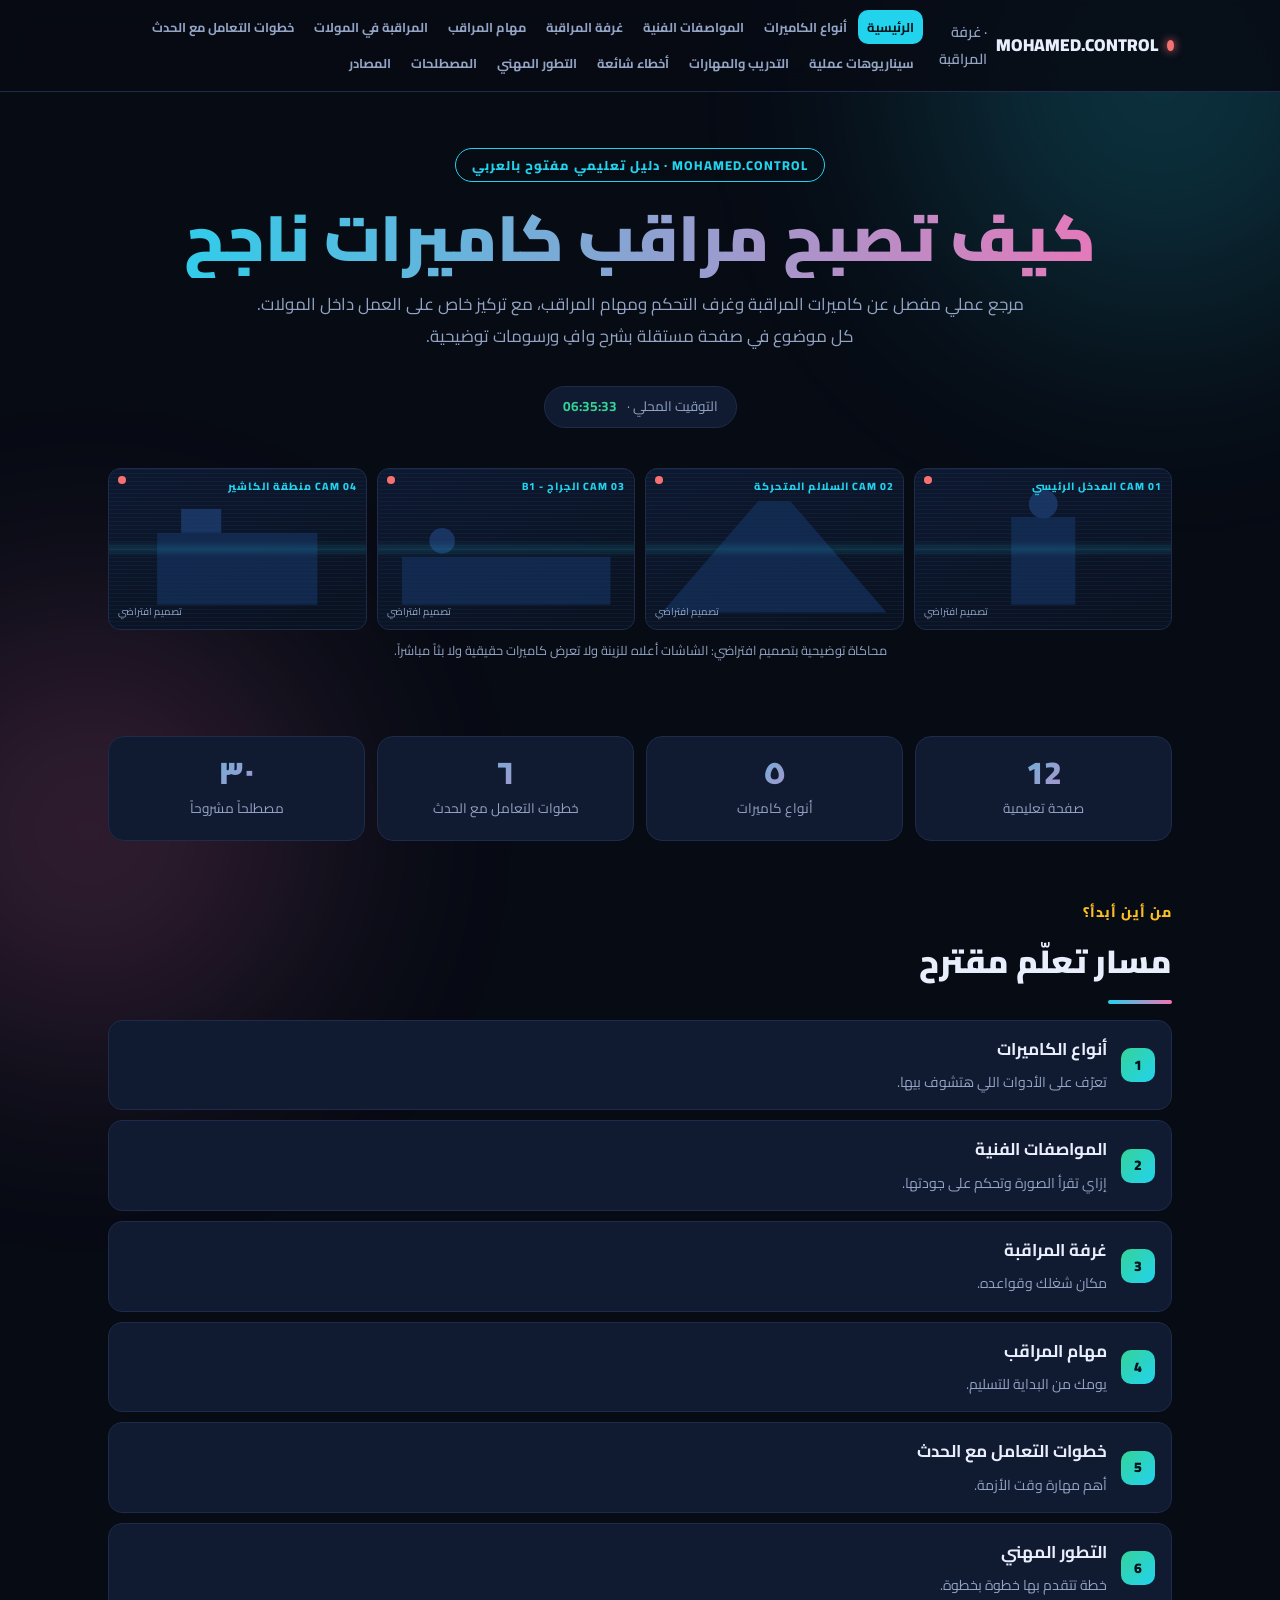
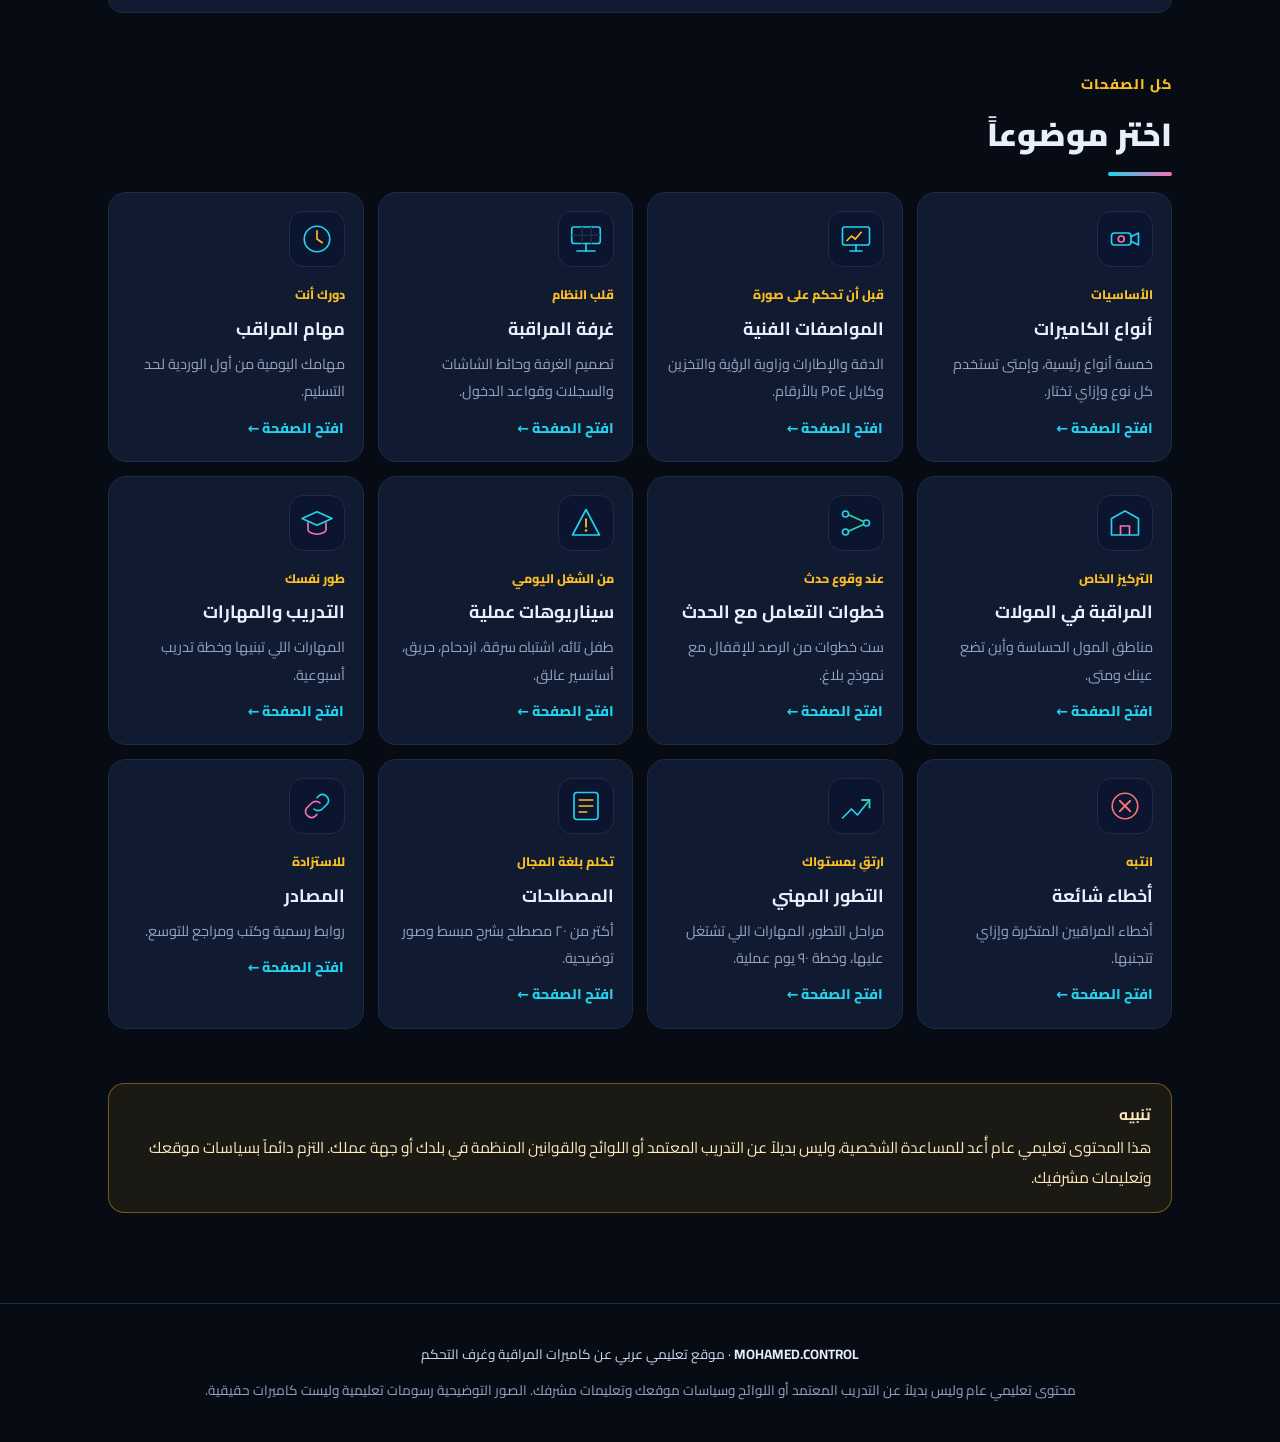
==== commit 54da480d: "Update print statement from 'Hello' to 'Goodbye'" ====
--- a/index.html
+++ b/index.html
@@ -3,295 +3,29 @@
 <head>
 <meta charset="UTF-8">
 <meta name="viewport" content="width=device-width, initial-scale=1.0">
-<title>Mohamed CCTV | محمد - دليل كاميرات المراقبة وغرف التحكم</title>
-<meta name="description" content="مرجع عملي مبسط عن كاميرات المراقبة وغرف التحكم ومهام المراقب، مع تركيز خاص على العمل داخل المولات التجارية.">
+<title>كيف تصبح مراقب كاميرات ناجح | MOHAMED.CONTROL</title>
+<meta name="description" content="مرجع عملي مفصل عن كاميرات المراقبة وغرف التحكم ومهام المراقب، مع تركيز خاص على العمل داخل المولات التجارية.">
 <link rel="preconnect" href="https://fonts.googleapis.com">
 <link rel="preconnect" href="https://fonts.gstatic.com" crossorigin>
 <link href="https://fonts.googleapis.com/css2?family=Cairo:wght@400;600;700;800;900&display=swap" rel="stylesheet">
-<style>
-:root{
-  --bg:#070b14; --bg2:#0b1222; --card:#101a30; --line:#1e2b4a;
-  --cyan:#22d3ee; --amber:#fbbf24; --pink:#f472b6; --green:#34d399; --red:#f87171;
-  --text:#e8eefc; --muted:#93a4c4;
-}
-*{margin:0;padding:0;box-sizing:border-box}
-html{scroll-behavior:smooth}
-body{font-family:'Cairo',system-ui,sans-serif;background:var(--bg);color:var(--text);line-height:1.8;overflow-x:hidden}
-::selection{background:var(--cyan);color:#04121a}
-
-/* ---------- background glow ---------- */
-.glow{position:fixed;border-radius:50%;filter:blur(120px);opacity:.22;pointer-events:none;z-index:0}
-.glow.a{width:480px;height:480px;background:var(--cyan);top:-160px;right:-120px;animation:drift 14s ease-in-out infinite alternate}
-.glow.b{width:420px;height:420px;background:var(--pink);bottom:-140px;left:-120px;animation:drift 18s ease-in-out infinite alternate-reverse}
-@keyframes drift{from{transform:translate(0,0) scale(1)}to{transform:translate(60px,40px) scale(1.15)}}
-
-/* ---------- nav ---------- */
-nav{position:sticky;top:0;z-index:50;backdrop-filter:blur(14px);background:rgba(7,11,20,.78);border-bottom:1px solid var(--line)}
-.nav-in{max-width:1060px;margin:auto;display:flex;align-items:center;gap:14px;padding:10px 18px;flex-wrap:wrap}
-.brand{display:flex;align-items:center;gap:9px;font-weight:900;font-size:1.05rem;letter-spacing:.5px}
-.brand .dot{width:11px;height:11px;border-radius:50%;background:var(--red);box-shadow:0 0 10px var(--red);animation:blink 1.2s steps(2) infinite}
-@keyframes blink{50%{opacity:.15}}
-.brand small{color:var(--muted);font-weight:600}
-.links{display:flex;gap:4px;flex-wrap:wrap;margin-inline-start:auto}
-.links a{color:var(--muted);text-decoration:none;font-size:.82rem;font-weight:700;padding:5px 10px;border-radius:8px;transition:.25s}
-.links a:hover{color:#04121a;background:var(--cyan)}
-
-/* ---------- hero ---------- */
-header{position:relative;z-index:1;max-width:1060px;margin:auto;padding:64px 18px 40px;text-align:center}
-.kicker{display:inline-block;color:var(--cyan);border:1px solid var(--cyan);border-radius:999px;padding:4px 16px;font-size:.8rem;font-weight:800;letter-spacing:1px;margin-bottom:18px;animation:fadeUp .8s both}
-h1{font-size:clamp(2.4rem,7vw,4.4rem);font-weight:900;line-height:1.15;background:linear-gradient(90deg,var(--cyan),var(--pink),var(--amber));background-size:200% 100%;-webkit-background-clip:text;background-clip:text;color:transparent;animation:sheen 6s linear infinite,fadeUp .8s .1s both}
-@keyframes sheen{to{background-position:200% 0}}
-.sub{color:var(--muted);max-width:640px;margin:16px auto 0;font-size:1.05rem;animation:fadeUp .8s .2s both}
-.live{margin:26px auto 0;display:inline-flex;align-items:center;gap:10px;background:var(--card);border:1px solid var(--line);border-radius:999px;padding:7px 18px;font-size:.85rem;color:var(--muted);animation:fadeUp .8s .3s both}
-.live b{color:var(--green);font-variant-numeric:tabular-nums}
-@keyframes fadeUp{from{opacity:0;transform:translateY(18px)}to{opacity:1;transform:none}}
-
-/* ---------- monitor wall ---------- */
-.wall{position:relative;z-index:1;max-width:1060px;margin:30px auto 0;padding:0 18px;display:grid;grid-template-columns:repeat(4,1fr);gap:10px}
-.cam{position:relative;aspect-ratio:16/10;border-radius:12px;border:1px solid var(--line);overflow:hidden;background:linear-gradient(160deg,#0e1830,#0a1120)}
-.cam::before{content:'';position:absolute;inset:0;background:repeating-linear-gradient(0deg,transparent 0 3px,rgba(34,211,238,.05) 3px 4px)}
-.cam::after{content:'';position:absolute;inset:0;background:linear-gradient(180deg,transparent 45%,rgba(34,211,238,.14) 50%,transparent 55%);animation:scan 3.4s linear infinite}
-@keyframes scan{from{transform:translateY(-100%)}to{transform:translateY(100%)}}
-.cam span{position:absolute;top:7px;inset-inline-start:9px;font-size:.66rem;font-weight:800;color:var(--cyan);letter-spacing:1px}
-.cam i{position:absolute;bottom:7px;inset-inline-end:9px;font-size:.62rem;color:var(--muted);font-style:normal}
-.cam .rec{position:absolute;top:7px;inset-inline-end:9px;width:8px;height:8px;border-radius:50%;background:var(--red);animation:blink 1.1s steps(2) infinite}
-.cam:nth-child(2)::after{animation-delay:.8s}.cam:nth-child(3)::after{animation-delay:1.6s}.cam:nth-child(4)::after{animation-delay:2.4s}
-
-/* ---------- sections ---------- */
-main{position:relative;z-index:1;max-width:1060px;margin:auto;padding:30px 18px 60px}
-section{margin-top:64px;opacity:0;transform:translateY(26px);transition:opacity .7s ease,transform .7s ease}
-section.show{opacity:1;transform:none}
-.tag{color:var(--amber);font-weight:800;font-size:.85rem;letter-spacing:1px}
-h2{font-size:clamp(1.5rem,4vw,2.1rem);font-weight:900;margin:4px 0 18px}
-h2::after{content:'';display:block;width:64px;height:4px;border-radius:4px;margin-top:8px;background:linear-gradient(90deg,var(--cyan),var(--pink))}
-p.lead{color:var(--muted);max-width:760px}
-
-.grid{display:grid;grid-template-columns:repeat(auto-fit,minmax(240px,1fr));gap:14px}
-.card{background:var(--card);border:1px solid var(--line);border-radius:16px;padding:20px;position:relative;overflow:hidden;transition:transform .3s,border-color .3s,box-shadow .3s}
-.card:hover{transform:translateY(-5px);border-color:var(--cyan);box-shadow:0 12px 34px rgba(34,211,238,.13)}
-.card .num{font-size:1.9rem;font-weight:900;background:linear-gradient(135deg,var(--cyan),var(--pink));-webkit-background-clip:text;background-clip:text;color:transparent;line-height:1}
-.card h3{margin:8px 0 6px;font-size:1.08rem}
-.card p{color:var(--muted);font-size:.94rem}
-
-.spec{display:flex;gap:12px;background:var(--card);border:1px solid var(--line);border-radius:14px;padding:15px 18px;margin-bottom:11px;transition:border-color .3s}
-.spec:hover{border-color:var(--amber)}
-.spec b{color:var(--amber);white-space:nowrap;font-size:.95rem}
-.spec span{color:var(--muted);font-size:.93rem}
-
-ol.steps{counter-reset:s;list-style:none}
-ol.steps li{counter-increment:s;position:relative;background:var(--card);border:1px solid var(--line);border-radius:14px;padding:15px 64px 15px 18px;padding-inline-start:64px;padding-inline-end:18px;margin-bottom:11px;transition:border-color .3s}
-ol.steps li:hover{border-color:var(--green)}
-ol.steps li::before{content:counter(s);position:absolute;inset-inline-start:16px;top:50%;transform:translateY(-50%);width:34px;height:34px;border-radius:10px;display:grid;place-items:center;font-weight:900;color:#04121a;background:linear-gradient(135deg,var(--green),var(--cyan))}
-
-ul.tick{list-style:none}
-ul.tick li{position:relative;padding:6px 30px 6px 0;padding-inline-start:30px;color:var(--muted)}
-ul.tick li::before{content:'';position:absolute;inset-inline-start:2px;top:14px;width:9px;height:9px;border-radius:50%;background:var(--cyan);box-shadow:0 0 8px var(--cyan)}
-ul.warn li::before{background:var(--red);box-shadow:0 0 8px var(--red)}
-
-.callout{border-radius:16px;padding:18px 20px;margin-top:18px;border:1px solid;font-size:.95rem}
-.callout.gold{background:rgba(251,191,36,.08);border-color:rgba(251,191,36,.4);color:#fde9bb}
-.callout.note{background:rgba(34,211,238,.07);border-color:rgba(34,211,238,.35);color:#cdeffb}
-.callout b{display:block;margin-bottom:4px}
-
-.two{display:grid;grid-template-columns:1fr 1fr;gap:14px}
-@media(max-width:720px){.two{grid-template-columns:1fr}.wall{grid-template-columns:repeat(2,1fr)}}
-
-.term{background:var(--card);border:1px solid var(--line);border-radius:12px;padding:13px 16px}
-.term b{color:var(--pink);display:block;font-size:.95rem}
-.term span{color:var(--muted);font-size:.88rem}
-
-.src{display:block;background:var(--card);border:1px solid var(--line);border-radius:14px;padding:16px 18px;margin-bottom:11px;text-decoration:none;color:var(--text);transition:.3s}
-.src:hover{border-color:var(--pink);transform:translateY(-3px)}
-.src b{color:var(--cyan)}
-.src p{color:var(--muted);font-size:.9rem;margin-top:3px}
-
-footer{position:relative;z-index:1;border-top:1px solid var(--line);margin-top:70px;padding:30px 18px;text-align:center;color:var(--muted);font-size:.85rem}
-footer b{color:var(--text)}
-</style>
+<link rel="stylesheet" href="style.css">
 </head>
 <body>
 <div class="glow a"></div><div class="glow b"></div>
-
-<nav><div class="nav-in">
-  <div class="brand"><span class="dot"></span>Mohamed CCTV <small>غرفة المراقبة</small></div>
-  <div class="links">
-    <a href="#cameras">الكاميرات</a><a href="#room">غرفة المراقبة</a><a href="#duties">المهام</a><a href="#mall">المولات</a><a href="#scenarios">السيناريوهات</a><a href="#training">التدريب</a><a href="#terms">المصطلحات</a><a href="#sources">المصادر</a>
-  </div>
-</div></nav>
-
-<header>
-  <span class="kicker">دليل تعليمي مفتوح بالعربي</span>
-  <h1>Mohamed CCTV</h1>
-  <p class="sub">مرجع عملي مبسّط عن كاميرات المراقبة وغرف التحكم ومهام المراقب، مع تركيز خاص على العمل داخل المولات التجارية.</p>
-  <div class="live">التوقيت المحلي · <b id="clock">--:--:--</b></div>
-</header>
-
-<div class="wall">
-  <div class="cam"><span>CAM 01</span><i>المدخل الرئيسي</i></div>
-  <div class="cam"><span>CAM 02</span><i>السلالم المتحركة</i></div>
-  <div class="cam"><span>CAM 03</span><i>الجراج - B1</i></div>
-  <div class="cam"><span>CAM 04</span><i>منطقة الكاشير</i></div>
-</div>
-<p style="position:relative;z-index:1;max-width:1060px;margin:10px auto 0;padding:0 18px;text-align:center;color:var(--muted);font-size:.78rem">محاكاة توضيحية بتصميم افتراضي — الشاشات أعلاه للزينة ولا تعرض كاميرات حقيقية ولا بثاً مباشراً.</p>
-
-<main>
-
-<section id="cameras">
-  <div class="tag">الأساسيات</div>
-  <h2>أنواع كاميرات المراقبة</h2>
-  <div class="grid">
-    <div class="card"><div class="num">01</div><h3>كاميرا الدوم (Dome)</h3><p>تتثبت على السقف داخل المباني. شكلها هادئ وغير لافت، وصعب يتعرف اتجاه عدستها من تحتها، فتناسب الممرات والمحلات.</p></div>
-    <div class="card"><div class="num">02</div><h3>كاميرا البوليت (Bullet)</h3><p>كاميرا أسطوانية واضحة للعين، تصلح للمسافات الأطول والأسوار والجراجات، ووجودها الظاهر بحد ذاته رادع.</p></div>
-    <div class="card"><div class="num">03</div><h3>كاميرا PTZ المتحركة</h3><p>تتحرك يمين وشمال، وتميل لفوق ولتحت، وتقرب الصورة بزوم بصري. المراقب يوجهها يدوياً لمتابعة حدث لحظة بلحظة.</p></div>
-    <div class="card"><div class="num">04</div><h3>الكاميرا البانورامية (Fisheye)</h3><p>عدسة واسعة جداً تغطي مساحة كبيرة من نقطة واحدة، مثل صالة كبيرة أو مدخل رئيسي، مع تشوه في الأطراف يجب التعود عليه.</p></div>
-    <div class="card"><div class="num">05</div><h3>كاميرا الرؤية الليلية (IR)</h3><p>أشعة تحت حمراء تعمل في الظلام الكامل. أساسية في الجراجات والممرات الخلفية ومناطق التحميل بعد الإغلاق.</p></div>
-  </div>
-</section>
-
-<section id="specs">
-  <div class="tag">قبل أن تحكم على صورة</div>
-  <h2>مواصفات تهم المراقب</h2>
-  <div class="spec"><b>الدقة (Resolution)</b><span>كلما زادت (مثلاً من 1080p إلى 4K) وضحت الوجوه والتفاصيل، وزاد استهلاك التخزين.</span></div>
-  <div class="spec"><b>معدل الإطارات (FPS)</b><span>عدد الصور في الثانية. المعدلات الأعلى تُظهر الحركة السريعة بسلاسة أكبر.</span></div>
-  <div class="spec"><b>مجال الرؤية (FOV)</b><span>زاوية التغطية. عدسة واسعة تغطي أكثر لكن بتفاصيل أقل في البعيد.</span></div>
-  <div class="spec"><b>التغذية عبر الكابل (PoE)</b><span>كابل شبكة واحد ينقل البيانات والكهرباء معاً للكاميرا.</span></div>
-  <div class="spec"><b>مدة حفظ التسجيلات</b><span>تحددها إدارة الموقع وسعة التخزين وسياسة المكان. اعرف مدة مكانك بالضبط.</span></div>
-</section>
-
-<section id="room">
-  <div class="tag">قلب النظام</div>
-  <h2>غرفة المراقبة</h2>
-  <p class="lead">غرفة المراقبة (غرفة التحكم) هي المكان الذي تتجمع فيه صور كل الكاميرات على حائط شاشات ومحطات عمل. دخولها مقصور على المصرح لهم فقط، والتعامل داخلها يسير بنظام ورديات واضح وسجل أحداث لا يتوقف.</p>
-  <div class="callout note"><b>قاعدة أساسية</b>الغرفة المنظمة تُخرج مراقباً منتبهاً؛ والفوضى داخل الغرفة تظهر دائماً في جودة المراقبة.</div>
-  <div class="card" style="margin-top:14px"><ul class="tick">
-    <li>ترتيب الشاشات حسب أهمية المناطق: الحرجة في المنتصف وعلى مستوى النظر.</li>
-    <li>إضاءة خافتة مريحة تقلل إجهاد العين دون أن تنعس المراقب.</li>
-    <li>مقعد ومحطة عمل مريحان لكل مراقب، مع تبادل أدوار الراحة بين الورديات.</li>
-    <li>سجل أحداث ورقي أو إلكتروني يُكتب فيه كل بلاغ بوقته ورقم كاميرته.</li>
-    <li>لا موبايلات شخصية على المحطة، ولا تصوير للشاشات تحت أي ظرف.</li>
-  </ul></div>
-</section>
-
-<section id="duties">
-  <div class="tag">دورك أنت</div>
-  <h2>مهام مراقب الكاميرات</h2>
-  <ol class="steps">
-    <li>مراقبة الشاشات بانتظام دوري، لا التحديق في شاشة واحدة طوال الوردية.</li>
-    <li>ملاحظة السلوك غير المعتاد: تردد مشبوه، تصوير المكان، ترك حقائب، تجمهر مفاجئ.</li>
-    <li>توثيق كل حدث فور وقوعه: التاريخ، الوقت، رقم الكاميرا، ووصف مختصر محايد.</li>
-    <li>التصعيد حسب خطة الموقع: متى تبلغ المشرف، ومتى تطلب تدخل الأمن مباشرة.</li>
-    <li>مراجعة التسجيلات عند الطلب الرسمي فقط، وحفظ مقاطع الأحداث من المسح.</li>
-    <li>الحفاظ على سرية كل ما يظهر على الشاشات: لا تصوير، لا مشاركة، لا حديث خارج الغرفة.</li>
-  </ol>
-</section>
-
-<section id="mall">
-  <div class="tag">التركيز الخاص</div>
-  <h2>المراقبة في المولات التجارية</h2>
-  <p class="lead">المول بيئة مختلفة عن أي موقع آخر: أعداد كبيرة من الجمهور، محلات مفتوحة، أطفال، ومناطق خدمة خلفية. المراقب الناجح في المول يعرف أين يضع عينه ومتى.</p>
-  <div class="grid" style="margin-top:16px">
-    <div class="card"><div class="num">01</div><h3>المداخل والمخارج</h3><p>أهم نقاط المراقبة: عدّ الداخلين، رصد من يدخل عكس التيار، ومتابعة مخارج الطوارئ.</p></div>
-    <div class="card"><div class="num">02</div><h3>السلالم المتحركة والأسانسيرات</h3><p>مناطق الحوادث الأكثر شيوعاً: سقوط، تعليق، ازدحام. المراقب أول من يلاحظ.</p></div>
-    <div class="card"><div class="num">03</div><h3>الجراج والمناطق الخارجية</h3><p>إضاءة ضعيفة وزوايا ميتة كثيرة. هنا تثبت أهمية كاميرات الرؤية الليلية والجولات الدورية على الشاشات.</p></div>
-    <div class="card"><div class="num">04</div><h3>مناطق الكاشير والصرافة</h3><p>تغطية مباشرة للتعاملات المالية والنزاعات عليها، مع حساسية خاصة لسرية الصور.</p></div>
-    <div class="card"><div class="num">05</div><h3>الممرات الخلفية ومناطق التحميل</h3><p>حركة عمال وبضائع بعيداً عن الجمهور. باب مفتوح أو شخص غريب هنا يستحق الانتباه فوراً.</p></div>
-  </div>
-</section>
-
-<section id="incident">
-  <div class="tag">عند وقوع حدث</div>
-  <h2>خطوات التعامل الصحيحة</h2>
-  <ol class="steps">
-    <li><b>الرصد:</b> لاحظت حركة غير طبيعية على إحدى الشاشات.</li>
-    <li><b>التأكيد:</b> وجّه أقرب كاميرا أو كاميرا PTZ للموقع، وتحقق من زاوية ثانية قبل الحكم.</li>
-    <li><b>الإبلاغ:</b> أبلغ مشرف الأمن أو غرفة العمليات بالموقع والوصف والاتجاه فوراً.</li>
-    <li><b>المتابعة:</b> تابع الحدث بالكاميرات ووجّه فريق الأمن الأرضي حتى انتهاء الموقف.</li>
-    <li><b>التوثيق:</b> سجّل الحدث كاملاً في دفتر الأحداث أو النظام، واحفظ مقطع التسجيل.</li>
-    <li><b>الإقفال:</b> أغلق البلاغ بعد التأكد من انتهاء الموقف وتسليم ما يلزم للإدارة.</li>
-  </ol>
-  <div class="callout gold"><b>قاعدة ذهبية</b>لا تنتظر التأكد المطلق قبل الإبلاغ. بلاغ مبكر يصححه الواقع أفضل من يقين جاء متأخراً.</div>
-</section>
-
-<section id="scenarios">
-  <div class="tag">من الشغل اليومي</div>
-  <h2>سيناريوهات عملية في المول</h2>
-  <div class="card"><ul class="tick">
-    <li><b>طفل تائه:</b> ثبّت آخر كاميرا شوهد فيها، تابع اتجاهه، ووجّه الأمن للنقطة الأقرب بدل البحث العشوائي.</li>
-    <li><b>اشتباه سرقة من محل:</b> لا تفقد الشخص من الشاشة، مرّره بين الكاميرات واحدة بواحدة، وسجّل وصفه واتجاه خروجه.</li>
-    <li><b>ازدحام أو تدافع:</b> راقب نقاط الاختناق وقت العروض والأعياد، وأبلغ مبكراً قبل أن يتحول التجمع إلى خطر.</li>
-    <li><b>حريق أو تسريب:</b> كاميرا واحدة قد تسبق أول بلاغ هاتفي. عند الشك، صعّد فوراً ولا تنتظر التأكد الكامل.</li>
-    <li><b>شخص عالق في أسانسير:</b> تابعه بالكاميرا، طمئنه عبر الأمن الأرضي، وراقب حتى وصول الصيانة.</li>
-  </ul></div>
-  <div class="callout gold"><b>الأولوية دائماً لخطة موقعك</b>هذه أمثلة تدريبية عامة. خطة الطوارئ الرسمية لمولك وتعليمات مشرفك وغرفة العمليات تأتي أولاً دائماً، وكثير من المولات تعمل ببروتوكولات معلنة للأطفال المفقودين مثل Code Adam، فاتبع بروتوكول مكانك.</div>
-</section>
-
-<section id="training">
-  <div class="tag">طور نفسك</div>
-  <h2>التدريب ومهارات المراقب</h2>
-  <p class="lead">المراقبة مهنة مهارة قبل أن تكون وظيفة جلوس أمام شاشات. هذه أهم المهارات التي تبنيها بالتدريب اليومي:</p>
-  <div class="card" style="margin-top:14px"><ul class="tick">
-    <li><b>سرعة الملاحظة:</b> تتدرب عليها بمسح الشاشات بترتيب ثابت وتكرار.</li>
-    <li><b>تركيز طويل:</b> وردية المراقبة ساعات، والانتباه المنخفض أخطر من غياب الكاميرا.</li>
-    <li><b>الهدوء تحت الضغط:</b> الحدث الحقيقي يحتاج بلاغاً واضحاً مختصراً، لا انفعالاً.</li>
-    <li><b>كتابة التقارير:</b> جمل قصيرة محايدة بأرقام وأوقات، بعيداً عن الانطباعات الشخصية.</li>
-    <li><b>معرفة خريطة الموقع:</b> احفظ أرقام الكاميرات وأماكنها حتى توجّه غيرك دون تردد.</li>
-  </ul></div>
-  <p class="lead" style="margin-top:12px">ابدأ بمعرفة نظامك: اتمرن على توجيه كاميرات PTZ، وراجع تسجيلات قديمة لتتدرب على تتبع شخص بين الكاميرات، واحفظ خطة الطوارئ الخاصة بموقعك.</p>
-</section>
-
-<section id="mistakes">
-  <div class="tag">انتبه</div>
-  <h2>أخطاء شائعة يقع فيها المراقبون</h2>
-  <div class="card"><ul class="tick warn">
-    <li>الانشغال بالموبايل: أكثر سبب شائع لفوات الأحداث في غرف المراقبة.</li>
-    <li>تثبيت العين على شاشة واحدة وإهمال باقي الشاشات.</li>
-    <li>تأخير الإبلاغ بحجة التأكد، بينما الإبلاغ المبكر واجب حتى مع الشك.</li>
-    <li>تصوير الشاشات بالموبايل أو مشاركة المقاطع: مخالفة جسيمة قد تنهي المسار الوظيفي.</li>
-    <li>توثيق غامض بدون وقت أو رقم كاميرا، فيفقد البلاغ قيمته عند المراجعة.</li>
-  </ul></div>
-</section>
-
-<section id="terms">
-  <div class="tag">تكلم بلغة المجال</div>
-  <h2>مصطلحات أساسية</h2>
-  <div class="grid" style="grid-template-columns:repeat(auto-fit,minmax(200px,1fr))">
-    <div class="term"><b>DVR</b><span>جهاز تسجيل للكاميرات التناظرية (الأقدم)، يستقبل إشارة عبر كابل محوري.</span></div>
-    <div class="term"><b>NVR</b><span>جهاز تسجيل لكاميرات الشبكة (IP)، يستقبل الصورة رقمياً عبر كابل الشبكة.</span></div>
-    <div class="term"><b>IP Camera</b><span>كاميرا شبكة تتصل بالنظام عبر كابل شبكة أو لاسلكياً، وهي الأكثر انتشاراً اليوم.</span></div>
-    <div class="term"><b>PTZ</b><span>اختصار Pan-Tilt-Zoom: تحريك وإمالة وتقريب. يعني كاميرا متحركة يوجهها المراقب.</span></div>
-    <div class="term"><b>IR</b><span>أشعة تحت حمراء للرؤية الليلية دون إضاءة مرئية.</span></div>
-    <div class="term"><b>الزاوية الميتة (Blind Spot)</b><span>منطقة لا تغطيها أي كاميرا. معرفتها جزء أساسي من شغلك.</span></div>
-  </div>
-</section>
-
-<section id="sources">
-  <div class="tag">للاستزادة</div>
-  <h2>مصادر رسمية</h2>
-  <a class="src" href="https://codeadam.missingkids.org/" target="_blank" rel="noopener"><b>Code Adam</b><p>برنامج البحث عن الأطفال المفقودين داخل المتاجر والمولات، من المركز الوطني الأمريكي للأطفال المفقودين والمستغلين.</p></a>
-  <a class="src" href="https://www.nfpa.org/education-and-research/building-and-life-safety/high-rise-buildings" target="_blank" rel="noopener"><b>NFPA: High-Rise Building Safety</b><p>إرشادات الجمعية الوطنية الأمريكية للحماية من الحرائق عن الإخلاء وخطط الطوارئ في المباني الكبيرة.</p></a>
-  <a class="src" href="https://emergency.cornell.edu/eag/elevator-emergencies/" target="_blank" rel="noopener"><b>Cornell: Elevator Emergencies</b><p>إرشادات التعامل مع المحتجزين داخل الأسانسيرات: التطمين، عدم فتح الأبواب بالقوة، وانتظار الفنيين المختصين.</p></a>
-  <div class="callout note"><b>تنبيه</b>هذا المحتوى تعليمي عام أُعد للمساعدة الشخصية، وليس بديلاً عن التدريب المعتمد أو اللوائح والقوانين المنظمة في بلدك أو جهة عملك. التزم دائماً بسياسات موقعك وتعليمات مشرفيك.</div>
-</section>
-
-</main>
-
-<footer>
-  <b>Mohamed CCTV</b> · أُعد في نوفمبر ٢٠٢٦ للاستخدام التعليمي الشخصي · لا يمثل أي اعتماد رسمي
-</footer>
-
-<script>
-// live clock
-function tick(){
-  var d=new Date();
-  var p=function(n){return (n<10?'0':'')+n};
-  document.getElementById('clock').textContent=p(d.getHours())+':'+p(d.getMinutes())+':'+p(d.getSeconds());
-}
-tick();setInterval(tick,1000);
-// scroll reveal
-var io=new IntersectionObserver(function(es){
-  es.forEach(function(e){if(e.isIntersecting){e.target.classList.add('show');io.unobserve(e.target);}});
-},{threshold:.12});
-document.querySelectorAll('section').forEach(function(s){io.observe(s)});
-</script>
-</body>
-  </html>
+<nav><div class="nav-in"><a class="brand" href="index.html"><span class="dot"></span>MOHAMED.CONTROL <small>· غرفة المراقبة</small></a><button class="menu-btn" id="mb" aria-expanded="false" aria-controls="lk">القائمة ☰</button><div class="links" id="lk"><a href='index.html' class='cur'>الرئيسية</a><a href='cameras.html'>أنواع الكاميرات</a><a href='specs.html'>المواصفات الفنية</a><a href='control-room.html'>غرفة المراقبة</a><a href='duties.html'>مهام المراقب</a><a href='malls.html'>المراقبة في المولات</a><a href='incident.html'>خطوات التعامل مع الحدث</a><a href='scenarios.html'>سيناريوهات عملية</a><a href='training.html'>التدريب والمهارات</a><a href='mistakes.html'>أخطاء شائعة</a><a href='growth.html'>التطور المهني</a><a href='terms.html'>المصطلحات</a><a href='sources.html'>المصادر</a></div></div></nav><header class="phero home-h"><span class="kicker">MOHAMED.CONTROL · دليل تعليمي مفتوح بالعربي</span><h1>كيف تصبح مراقب كاميرات ناجح</h1>
+<p class="lead">مرجع عملي مفصل عن كاميرات المراقبة وغرف التحكم ومهام المراقب، مع تركيز خاص على العمل داخل المولات. كل موضوع في صفحة مستقلة بشرح وافٍ ورسومات توضيحية.</p>
+<div class="live">التوقيت المحلي · <b id="clock">--:--:--</b></div></header>
+<div class="wall"><div class='cam'><svg viewBox='0 0 160 100' preserveAspectRatio='none'><rect x='60' y='30' width='40' height='55' fill='#14305a'/><circle cx='80' cy='22' r='9' fill='#1e3f73'/></svg><span>CAM 01 المدخل الرئيسي</span><div class='rec'></div><i>تصميم افتراضي</i></div><div class='cam'><svg viewBox='0 0 160 100' preserveAspectRatio='none'><path d='M10 90L70 20L90 20L150 90Z' fill='#14305a'/></svg><span>CAM 02 السلالم المتحركة</span><div class='rec'></div><i>تصميم افتراضي</i></div><div class='cam'><svg viewBox='0 0 160 100' preserveAspectRatio='none'><rect x='15' y='55' width='130' height='30' fill='#14305a'/><circle cx='40' cy='45' r='8' fill='#1e3f73'/></svg><span>CAM 03 الجراج - B1</span><div class='rec'></div><i>تصميم افتراضي</i></div><div class='cam'><svg viewBox='0 0 160 100' preserveAspectRatio='none'><rect x='30' y='40' width='100' height='45' fill='#14305a'/><rect x='45' y='25' width='25' height='15' fill='#1e3f73'/></svg><span>CAM 04 منطقة الكاشير</span><div class='rec'></div><i>تصميم افتراضي</i></div></div>
+<p style="text-align:center;color:var(--muted);font-size:.8rem;margin-top:8px;position:relative;z-index:1">محاكاة توضيحية بتصميم افتراضي: الشاشات أعلاه للزينة ولا تعرض كاميرات حقيقية ولا بثاً مباشراً.</p>
+<main><section class="blk show"><div class="stats"><div class="stat"><b>12</b><span>صفحة تعليمية</span></div><div class="stat"><b>٥</b><span>أنواع كاميرات</span></div><div class="stat"><b>٦</b><span>خطوات التعامل مع الحدث</span></div><div class="stat"><b>٣٠</b><span>مصطلحاً مشروحاً</span></div></div></section>
+<section class="blk"><span class="tag">من أين أبدأ؟</span><h2>مسار تعلّم مقترح</h2><div class="path">
+<a href="cameras.html"><span class="n">1</span><div><b>أنواع الكاميرات</b><span>تعرّف على الأدوات اللي هتشوف بيها.</span></div></a>
+<a href="specs.html"><span class="n">2</span><div><b>المواصفات الفنية</b><span>إزاي تقرأ الصورة وتحكم على جودتها.</span></div></a>
+<a href="control-room.html"><span class="n">3</span><div><b>غرفة المراقبة</b><span>مكان شغلك وقواعده.</span></div></a>
+<a href="duties.html"><span class="n">4</span><div><b>مهام المراقب</b><span>يومك من البداية للتسليم.</span></div></a>
+<a href="incident.html"><span class="n">5</span><div><b>خطوات التعامل مع الحدث</b><span>أهم مهارة وقت الأزمة.</span></div></a>
+<a href="growth.html"><span class="n">6</span><div><b>التطور المهني</b><span>خطة تتقدم بها خطوة بخطوة.</span></div></a></div></section>
+<section class="blk"><span class="tag">كل الصفحات</span><h2>اختر موضوعاً</h2><div class="pcards"><a class='pc' href='cameras.html'><div class='ic'><svg viewBox='0 0 48 48' aria-hidden='true'><rect x='6' y='16' width='26' height='16' rx='4' stroke='#22d3ee' stroke-width='2.2' fill='none' stroke-linecap='round' stroke-linejoin='round'/><path d='M32 21l10-5v16l-10-5' stroke='#22d3ee' stroke-width='2.2' fill='none' stroke-linecap='round' stroke-linejoin='round'/><circle cx='19' cy='24' r='4' stroke='#f472b6' stroke-width='2.2' fill='none'/></svg></div><small>الأساسيات</small><h3>أنواع الكاميرات</h3><p>خمسة أنواع رئيسية، وإمتى تستخدم كل نوع وإزاي تختار.</p><span class='go'>افتح الصفحة ←</span></a><a class='pc' href='specs.html'><div class='ic'><svg viewBox='0 0 48 48' aria-hidden='true'><rect x='6' y='8' width='36' height='24' rx='3' stroke='#22d3ee' stroke-width='2.2' fill='none' stroke-linecap='round' stroke-linejoin='round'/><path d='M16 40h16M24 32v8' stroke='#22d3ee' stroke-width='2.2' fill='none' stroke-linecap='round' stroke-linejoin='round'/><path d='M12 26l6-6 5 4 8-9' stroke='#fbbf24' stroke-width='2.2' fill='none' stroke-linecap='round'/></svg></div><small>قبل أن تحكم على صورة</small><h3>المواصفات الفنية</h3><p>الدقة والإطارات وزاوية الرؤية والتخزين وكابل PoE بالأرقام.</p><span class='go'>افتح الصفحة ←</span></a><a class='pc' href='control-room.html'><div class='ic'><svg viewBox='0 0 48 48' aria-hidden='true'><rect x='5' y='8' width='38' height='22' rx='3' stroke='#22d3ee' stroke-width='2.2' fill='none' stroke-linecap='round' stroke-linejoin='round'/><path d='M5 19h38M19 8v22M31 8v22' stroke='#1e2b4a' stroke-width='2'/><path d='M12 40h24' stroke='#22d3ee' stroke-width='2.2' fill='none' stroke-linecap='round' stroke-linejoin='round'/><path d='M24 30v10' stroke='#22d3ee' stroke-width='2.2' fill='none' stroke-linecap='round' stroke-linejoin='round'/></svg></div><small>قلب النظام</small><h3>غرفة المراقبة</h3><p>تصميم الغرفة وحائط الشاشات والسجلات وقواعد الدخول.</p><span class='go'>افتح الصفحة ←</span></a><a class='pc' href='duties.html'><div class='ic'><svg viewBox='0 0 48 48' aria-hidden='true'><circle cx='24' cy='24' r='17' stroke='#22d3ee' stroke-width='2.2' fill='none' stroke-linecap='round' stroke-linejoin='round'/><path d='M24 13v11l7 5' stroke='#fbbf24' stroke-width='2.2' fill='none' stroke-linecap='round'/></svg></div><small>دورك أنت</small><h3>مهام المراقب</h3><p>مهامك اليومية من أول الوردية لحد التسليم.</p><span class='go'>افتح الصفحة ←</span></a><a class='pc' href='malls.html'><div class='ic'><svg viewBox='0 0 48 48' aria-hidden='true'><path d='M6 40V18l18-10 18 10v22z' stroke='#22d3ee' stroke-width='2.2' fill='none' stroke-linecap='round' stroke-linejoin='round'/><path d='M18 40V28h12v12' stroke='#f472b6' stroke-width='2.2' fill='none'/></svg></div><small>التركيز الخاص</small><h3>المراقبة في المولات</h3><p>مناطق المول الحساسة وأين تضع عينك ومتى.</p><span class='go'>افتح الصفحة ←</span></a><a class='pc' href='incident.html'><div class='ic'><svg viewBox='0 0 48 48' aria-hidden='true'><circle cx='10' cy='12' r='4' stroke='#22d3ee' stroke-width='2.2' fill='none' stroke-linecap='round' stroke-linejoin='round'/><circle cx='38' cy='24' r='4' stroke='#22d3ee' stroke-width='2.2' fill='none' stroke-linecap='round' stroke-linejoin='round'/><circle cx='10' cy='36' r='4' stroke='#22d3ee' stroke-width='2.2' fill='none' stroke-linecap='round' stroke-linejoin='round'/><path d='M14 13l20 9M14 35l20-9' stroke='#34d399' stroke-width='2.2' fill='none'/></svg></div><small>عند وقوع حدث</small><h3>خطوات التعامل مع الحدث</h3><p>ست خطوات من الرصد للإقفال مع نموذج بلاغ.</p><span class='go'>افتح الصفحة ←</span></a><a class='pc' href='scenarios.html'><div class='ic'><svg viewBox='0 0 48 48' aria-hidden='true'><path d='M24 6l18 34H6z' stroke='#22d3ee' stroke-width='2.2' fill='none' stroke-linecap='round' stroke-linejoin='round'/><path d='M24 19v10' stroke='#fbbf24' stroke-width='2.4' stroke-linecap='round'/><circle cx='24' cy='34' r='1.6' fill='#fbbf24'/></svg></div><small>من الشغل اليومي</small><h3>سيناريوهات عملية</h3><p>طفل تائه، اشتباه سرقة، ازدحام، حريق، أسانسير عالق.</p><span class='go'>افتح الصفحة ←</span></a><a class='pc' href='training.html'><div class='ic'><svg viewBox='0 0 48 48' aria-hidden='true'><path d='M4 18l20-9 20 9-20 9z' stroke='#22d3ee' stroke-width='2.2' fill='none' stroke-linecap='round' stroke-linejoin='round'/><path d='M12 23v10c0 3 6 6 12 6s12-3 12-6V23' stroke='#f472b6' stroke-width='2.2' fill='none'/></svg></div><small>طور نفسك</small><h3>التدريب والمهارات</h3><p>المهارات اللي تبنيها وخطة تدريب أسبوعية.</p><span class='go'>افتح الصفحة ←</span></a><a class='pc' href='mistakes.html'><div class='ic'><svg viewBox='0 0 48 48' aria-hidden='true'><circle cx='24' cy='24' r='17' stroke='#f87171' stroke-width='2.2' fill='none'/><path d='M17 17l14 14M31 17L17 31' stroke='#f87171' stroke-width='2.4' stroke-linecap='round'/></svg></div><small>انتبه</small><h3>أخطاء شائعة</h3><p>أخطاء المراقبين المتكررة وإزاي تتجنبها.</p><span class='go'>افتح الصفحة ←</span></a><a class='pc' href='growth.html'><div class='ic'><svg viewBox='0 0 48 48' aria-hidden='true'><path d='M6 40l12-12 8 8 16-20' stroke='#22d3ee' stroke-width='2.2' fill='none' stroke-linecap='round' stroke-linejoin='round'/><path d='M32 16h10v10' stroke='#34d399' stroke-width='2.4' fill='none' stroke-linecap='round'/></svg></div><small>ارتقِ بمستواك</small><h3>التطور المهني</h3><p>مراحل التطور، المهارات اللي تشتغل عليها، وخطة ٩٠ يوم عملية.</p><span class='go'>افتح الصفحة ←</span></a><a class='pc' href='terms.html'><div class='ic'><svg viewBox='0 0 48 48' aria-hidden='true'><rect x='8' y='6' width='32' height='36' rx='4' stroke='#22d3ee' stroke-width='2.2' fill='none' stroke-linecap='round' stroke-linejoin='round'/><path d='M15 16h18M15 24h18M15 32h10' stroke='#fbbf24' stroke-width='2.2' stroke-linecap='round'/></svg></div><small>تكلم بلغة المجال</small><h3>المصطلحات</h3><p>أكتر من ٢٠ مصطلح بشرح مبسط وصور توضيحية.</p><span class='go'>افتح الصفحة ←</span></a><a class='pc' href='sources.html'><div class='ic'><svg viewBox='0 0 48 48' aria-hidden='true'><path d='M20 28a8 8 0 0 0 11 0l7-7a8 8 0 0 0-11-11l-3 3' stroke='#22d3ee' stroke-width='2.2' fill='none' stroke-linecap='round' stroke-linejoin='round'/><path d='M28 20a8 8 0 0 0-11 0l-7 7a8 8 0 0 0 11 11l3-3' stroke='#f472b6' stroke-width='2.2' fill='none' stroke-linecap='round'/></svg></div><small>للاستزادة</small><h3>المصادر</h3><p>روابط رسمية وكتب ومراجع للتوسع.</p><span class='go'>افتح الصفحة ←</span></a></div></section>
+<section class="blk"><div class="callout gold"><b>تنبيه</b><p>هذا المحتوى تعليمي عام أُعد للمساعدة الشخصية، وليس بديلاً عن التدريب المعتمد أو اللوائح والقوانين المنظمة في بلدك أو جهة عملك. التزم دائماً بسياسات موقعك وتعليمات مشرفيك.</p></div></section></main><footer><p><b>MOHAMED.CONTROL</b> · موقع تعليمي عربي عن كاميرات المراقبة وغرف التحكم</p><p style="margin-top:6px;color:var(--muted)">محتوى تعليمي عام وليس بديلاً عن التدريب المعتمد أو اللوائح وسياسات موقعك وتعليمات مشرفك. الصور التوضيحية رسومات تعليمية وليست كاميرات حقيقية.</p></footer>
+<script src="app.js"></script>
+</body></html>
--- a/style.css
+++ b/style.css
@@ -0,0 +1,142 @@
+:root{--bg:#070b14;--bg2:#0b1222;--card:#101a30;--card2:#0d1628;--line:#1e2b4a;--cyan:#22d3ee;--amber:#fbbf24;--pink:#f472b6;--green:#34d399;--red:#f87171;--text:#e8eefc;--muted:#93a4c4}
+*{margin:0;padding:0;box-sizing:border-box}
+html{scroll-behavior:smooth}
+body{font-family:'Cairo',system-ui,sans-serif;background:var(--bg);color:var(--text);line-height:1.9;overflow-x:hidden;font-size:17px}
+::selection{background:var(--cyan);color:#04121a}
+a{color:inherit}
+.glow{position:fixed;border-radius:50%;filter:blur(120px);opacity:.2;pointer-events:none;z-index:0}
+.glow.a{width:480px;height:480px;background:var(--cyan);top:-160px;right:-120px;animation:drift 14s ease-in-out infinite alternate}
+.glow.b{width:420px;height:420px;background:var(--pink);bottom:-140px;left:-120px;animation:drift 18s ease-in-out infinite alternate-reverse}
+@keyframes drift{from{transform:translate(0,0) scale(1)}to{transform:translate(60px,40px) scale(1.15)}}
+@keyframes blink{50%{opacity:.15}}
+@keyframes fadeUp{from{opacity:0;transform:translateY(18px)}to{opacity:1;transform:none}}
+@keyframes sheen{to{background-position:200% 0}}
+@keyframes scan{from{transform:translateY(-100%)}to{transform:translateY(100%)}}
+@keyframes dash{to{stroke-dashoffset:-40}}
+@keyframes pulse{0%,100%{opacity:.35}50%{opacity:1}}
+@keyframes sweep{from{transform:rotate(-35deg)}to{transform:rotate(35deg)}}
+@keyframes spin{to{transform:rotate(360deg)}}
+
+nav{position:sticky;top:0;z-index:60;backdrop-filter:blur(14px);background:rgba(7,11,20,.86);border-bottom:1px solid var(--line)}
+.nav-in{max-width:1100px;margin:auto;display:flex;align-items:center;gap:12px;padding:10px 16px}
+.brand{display:flex;align-items:center;gap:9px;font-weight:900;font-size:1.08rem;text-decoration:none}
+.brand .dot{width:11px;height:11px;border-radius:50%;background:var(--red);box-shadow:0 0 10px var(--red);animation:blink 1.2s steps(2) infinite}
+.brand small{color:var(--muted);font-weight:600}
+.menu-btn{white-space:nowrap;margin-inline-start:auto;background:var(--card);color:var(--text);border:1px solid var(--line);border-radius:10px;padding:6px 14px;font:700 .9rem Cairo,sans-serif;cursor:pointer}
+.links{display:none;position:absolute;top:100%;inset-inline:0;background:rgba(7,11,20,.97);border-bottom:1px solid var(--line);padding:10px 16px 16px;max-height:75vh;overflow:auto}
+.links.open{display:grid;grid-template-columns:1fr 1fr;gap:6px}
+.links a{color:var(--muted);text-decoration:none;font-size:.92rem;font-weight:700;padding:9px 12px;border-radius:10px;background:var(--card);border:1px solid var(--line)}
+.links a.cur{color:#04121a;background:var(--cyan);border-color:var(--cyan)}
+.links a:hover{border-color:var(--cyan);color:var(--text)}
+.links a.cur:hover{color:#04121a}
+@media(min-width:1000px){.menu-btn{display:none}.links{display:flex;flex-wrap:wrap;position:static;background:none;border:0;padding:0;max-height:none;margin-inline-start:auto;gap:2px}.links a{background:none;border:0;padding:5px 9px;font-size:.8rem}.links a:hover{background:var(--cyan);color:#04121a}}
+
+.wrap{position:relative;z-index:1;max-width:1100px;margin:auto;padding:0 18px}
+.crumb{font-size:.85rem;color:var(--muted);padding-top:22px}
+.crumb a{color:var(--cyan);text-decoration:none}
+.phero{position:relative;z-index:1;max-width:1100px;margin:auto;padding:8px 18px 10px}
+.tag{color:var(--amber);font-weight:800;font-size:.88rem;letter-spacing:1px}
+h1{font-size:clamp(2rem,6vw,3.4rem);font-weight:900;line-height:1.25;background:linear-gradient(90deg,var(--cyan),var(--pink),var(--amber));background-size:200% 100%;-webkit-background-clip:text;background-clip:text;color:transparent;animation:sheen 6s linear infinite}
+.lead{color:var(--muted);max-width:780px;font-size:1.06rem;margin-top:10px}
+.hero-fig{margin-top:22px}
+main{position:relative;z-index:1;max-width:1100px;margin:auto;padding:10px 18px 30px}
+section.blk{margin-top:54px;opacity:0;transform:translateY(24px);transition:opacity .7s ease,transform .7s ease}
+section.blk.show{opacity:1;transform:none}
+h2{font-size:clamp(1.4rem,4vw,2rem);font-weight:900;margin:4px 0 16px}
+h2::after{content:'';display:block;width:64px;height:4px;border-radius:4px;margin-top:8px;background:linear-gradient(90deg,var(--cyan),var(--pink))}
+h3{font-size:1.1rem;margin:20px 0 6px;color:var(--cyan)}
+p{margin:10px 0;color:#cfd9ef}
+p.m{color:var(--muted)}
+strong{color:#fff}
+.grid{display:grid;grid-template-columns:repeat(auto-fit,minmax(250px,1fr));gap:14px;margin-top:14px}
+.card{background:var(--card);border:1px solid var(--line);border-radius:16px;padding:20px;position:relative;overflow:hidden;transition:transform .3s,border-color .3s,box-shadow .3s}
+.card:hover{transform:translateY(-4px);border-color:var(--cyan);box-shadow:0 12px 34px rgba(34,211,238,.13)}
+.card .num{font-size:1.8rem;font-weight:900;background:linear-gradient(135deg,var(--cyan),var(--pink));-webkit-background-clip:text;background-clip:text;color:transparent;line-height:1}
+.card h3{margin:8px 0 6px;color:var(--text);font-size:1.08rem}
+.card p{color:var(--muted);font-size:.95rem;margin:4px 0}
+ul.tick{list-style:none;margin:8px 0}
+ul.tick li{position:relative;padding:6px 0;padding-inline-start:30px;color:#cfd9ef}
+ul.tick li::before{content:'';position:absolute;inset-inline-start:3px;top:16px;width:9px;height:9px;border-radius:50%;background:var(--cyan);box-shadow:0 0 8px var(--cyan)}
+ul.warn li::before{background:var(--red);box-shadow:0 0 8px var(--red)}
+ul.good li::before{background:var(--green);box-shadow:0 0 8px var(--green)}
+ol.steps{counter-reset:s;list-style:none;margin-top:12px}
+ol.steps li{counter-increment:s;position:relative;background:var(--card);border:1px solid var(--line);border-radius:14px;padding:14px 18px;padding-inline-start:68px;margin-bottom:11px;transition:border-color .3s;color:#cfd9ef}
+ol.steps li:hover{border-color:var(--green)}
+ol.steps li::before{content:counter(s);position:absolute;inset-inline-start:16px;top:50%;transform:translateY(-50%);width:36px;height:36px;border-radius:10px;display:grid;place-items:center;font-weight:900;color:#04121a;background:linear-gradient(135deg,var(--green),var(--cyan))}
+ol.steps li b{color:#fff}
+.callout{border-radius:16px;padding:16px 20px;margin-top:18px;border:1px solid;font-size:.97rem}
+.callout p{margin:4px 0;color:inherit}
+.callout.gold{background:rgba(251,191,36,.08);border-color:rgba(251,191,36,.4);color:#fde9bb}
+.callout.note{background:rgba(34,211,238,.07);border-color:rgba(34,211,238,.35);color:#cdeffb}
+.callout.red{background:rgba(248,113,113,.08);border-color:rgba(248,113,113,.4);color:#fed3d3}
+.callout.green{background:rgba(52,211,153,.08);border-color:rgba(52,211,153,.4);color:#c9f5e4}
+.callout b{display:block;margin-bottom:2px}
+.two{display:grid;grid-template-columns:1fr 1fr;gap:14px}
+@media(max-width:720px){.two{grid-template-columns:1fr}body{font-size:16px}}
+figure.fig{margin:22px 0;background:linear-gradient(180deg,var(--card),var(--card2));border:1px solid var(--line);border-radius:18px;padding:12px;overflow:hidden}
+figure.fig svg{display:block;width:100%;height:auto}
+figure.fig figcaption{color:var(--muted);font-size:.86rem;text-align:center;padding:8px 8px 2px}
+.tbl{width:100%;overflow-x:auto;margin-top:14px;border:1px solid var(--line);border-radius:14px}
+table{border-collapse:collapse;width:100%;min-width:480px;font-size:.93rem}
+th{background:#142243;color:var(--cyan);text-align:start;padding:10px 12px;white-space:nowrap}
+td{padding:10px 12px;border-top:1px solid var(--line);color:#cfd9ef;vertical-align:top}
+tr:hover td{background:rgba(34,211,238,.04)}
+.pager{position:relative;z-index:1;max-width:1100px;margin:50px auto 0;padding:0 18px;display:grid;grid-template-columns:1fr 1fr;gap:12px}
+.pager a{display:block;background:var(--card);border:1px solid var(--line);border-radius:16px;padding:14px 18px;text-decoration:none;transition:.3s}
+.pager a:hover{border-color:var(--cyan);transform:translateY(-3px)}
+.pager small{color:var(--muted);display:block;font-size:.8rem}
+.pager b{color:var(--cyan)}
+.pager .nx{text-align:start}.pager .pv{text-align:end}
+.more{position:relative;z-index:1;max-width:1100px;margin:46px auto 0;padding:0 18px}
+.more h2{font-size:1.3rem}
+.pcards{display:grid;grid-template-columns:repeat(auto-fill,minmax(240px,1fr));gap:14px}
+.pc{display:block;text-decoration:none;background:var(--card);border:1px solid var(--line);border-radius:18px;padding:18px;position:relative;overflow:hidden;transition:transform .3s,border-color .3s,box-shadow .3s}
+.pc:hover{transform:translateY(-5px);border-color:var(--pink);box-shadow:0 14px 34px rgba(244,114,182,.14)}
+.pc .ic{width:56px;height:56px;border-radius:14px;background:#0b1530;border:1px solid var(--line);display:grid;place-items:center;margin-bottom:10px}
+.pc .ic svg{width:36px;height:36px}
+.pc small{color:var(--amber);font-weight:800;font-size:.78rem}
+.pc h3{margin:2px 0 4px;color:var(--text);font-size:1.12rem}
+.pc p{color:var(--muted);font-size:.9rem;margin:0}
+.pc .go{display:inline-block;margin-top:10px;color:var(--cyan);font-weight:800;font-size:.88rem}
+footer{position:relative;z-index:1;border-top:1px solid var(--line);margin-top:60px;padding:28px 18px;text-align:center;color:var(--muted);font-size:.85rem}
+footer b{color:var(--text)}
+.kicker{display:inline-block;color:var(--cyan);border:1px solid var(--cyan);border-radius:999px;padding:4px 16px;font-size:.8rem;font-weight:800;letter-spacing:1px;margin-bottom:16px}
+.home-h{text-align:center;padding-top:56px}
+.home-h h1{font-size:clamp(2.1rem,7vw,4rem)}
+.home-h .lead{margin-inline:auto}
+.live{margin:24px auto 0;display:inline-flex;align-items:center;gap:10px;background:var(--card);border:1px solid var(--line);border-radius:999px;padding:7px 18px;font-size:.85rem;color:var(--muted)}
+.live b{color:var(--green);font-variant-numeric:tabular-nums}
+.wall{position:relative;z-index:1;max-width:1100px;margin:30px auto 0;padding:0 18px;display:grid;grid-template-columns:repeat(4,1fr);gap:10px}
+.cam{position:relative;aspect-ratio:16/10;border-radius:12px;border:1px solid var(--line);overflow:hidden;background:linear-gradient(160deg,#0e1830,#0a1120)}
+.cam::before{content:'';position:absolute;inset:0;background:repeating-linear-gradient(0deg,transparent 0 3px,rgba(34,211,238,.05) 3px 4px)}
+.cam::after{content:'';position:absolute;inset:0;background:linear-gradient(180deg,transparent 45%,rgba(34,211,238,.14) 50%,transparent 55%);animation:scan 3.4s linear infinite}
+.cam svg{position:absolute;inset:0;width:100%;height:100%;opacity:.75}
+.cam span{position:absolute;top:7px;inset-inline-start:9px;font-size:.66rem;font-weight:800;color:var(--cyan);letter-spacing:1px;z-index:2}
+.cam i{position:absolute;bottom:7px;inset-inline-end:9px;font-size:.62rem;color:var(--muted);font-style:normal;z-index:2}
+.cam .rec{position:absolute;top:7px;inset-inline-end:9px;width:8px;height:8px;border-radius:50%;background:var(--red);animation:blink 1.1s steps(2) infinite;z-index:2}
+.cam:nth-child(2)::after{animation-delay:.8s}.cam:nth-child(3)::after{animation-delay:1.6s}.cam:nth-child(4)::after{animation-delay:2.4s}
+@media(max-width:720px){.wall{grid-template-columns:repeat(2,1fr)}}
+.stats{display:grid;grid-template-columns:repeat(auto-fit,minmax(150px,1fr));gap:12px;margin-top:30px}
+.stat{background:var(--card);border:1px solid var(--line);border-radius:16px;padding:16px;text-align:center}
+.stat b{display:block;font-size:2rem;font-weight:900;background:linear-gradient(135deg,var(--cyan),var(--pink));-webkit-background-clip:text;background-clip:text;color:transparent;line-height:1.2}
+.stat span{color:var(--muted);font-size:.85rem}
+.path{display:grid;gap:10px;margin-top:14px}
+.path a{display:flex;align-items:center;gap:14px;background:var(--card);border:1px solid var(--line);border-radius:14px;padding:12px 16px;text-decoration:none;transition:.3s}
+.path a:hover{border-color:var(--cyan);transform:translateX(-4px)}
+.path .n{flex:none;width:34px;height:34px;border-radius:10px;display:grid;place-items:center;font-weight:900;color:#04121a;background:linear-gradient(135deg,var(--green),var(--cyan))}
+.path b{display:block}.path span{color:var(--muted);font-size:.88rem}
+.sv text{font-family:Cairo,sans-serif;fill:#e8eefc}
+.sv .m{fill:#93a4c4}
+.sv .anim{animation:pulse 2s ease-in-out infinite}
+.src{display:block;background:var(--card);border:1px solid var(--line);border-radius:14px;padding:16px 18px;margin-bottom:11px;text-decoration:none;color:var(--text);transition:.3s}
+.src:hover{border-color:var(--pink);transform:translateY(-3px)}
+.src b{color:var(--cyan)}
+.src p{color:var(--muted);font-size:.92rem;margin-top:3px}
+.term{background:var(--card);border:1px solid var(--line);border-radius:12px;padding:13px 16px}
+.term b{color:var(--pink);display:block}
+.term span{color:var(--muted);font-size:.92rem}
+.chk{list-style:none;margin:8px 0}
+.chk li{padding:8px 14px;background:var(--card);border:1px solid var(--line);border-radius:12px;margin-bottom:8px;color:#cfd9ef}
+.chk li::before{content:'☐ ';color:var(--amber)}
+@media(max-width:600px){.brand small{display:none}}
+@media(prefers-reduced-motion:reduce){*{animation:none!important;transition:none!important}section.blk{opacity:1;transform:none}}
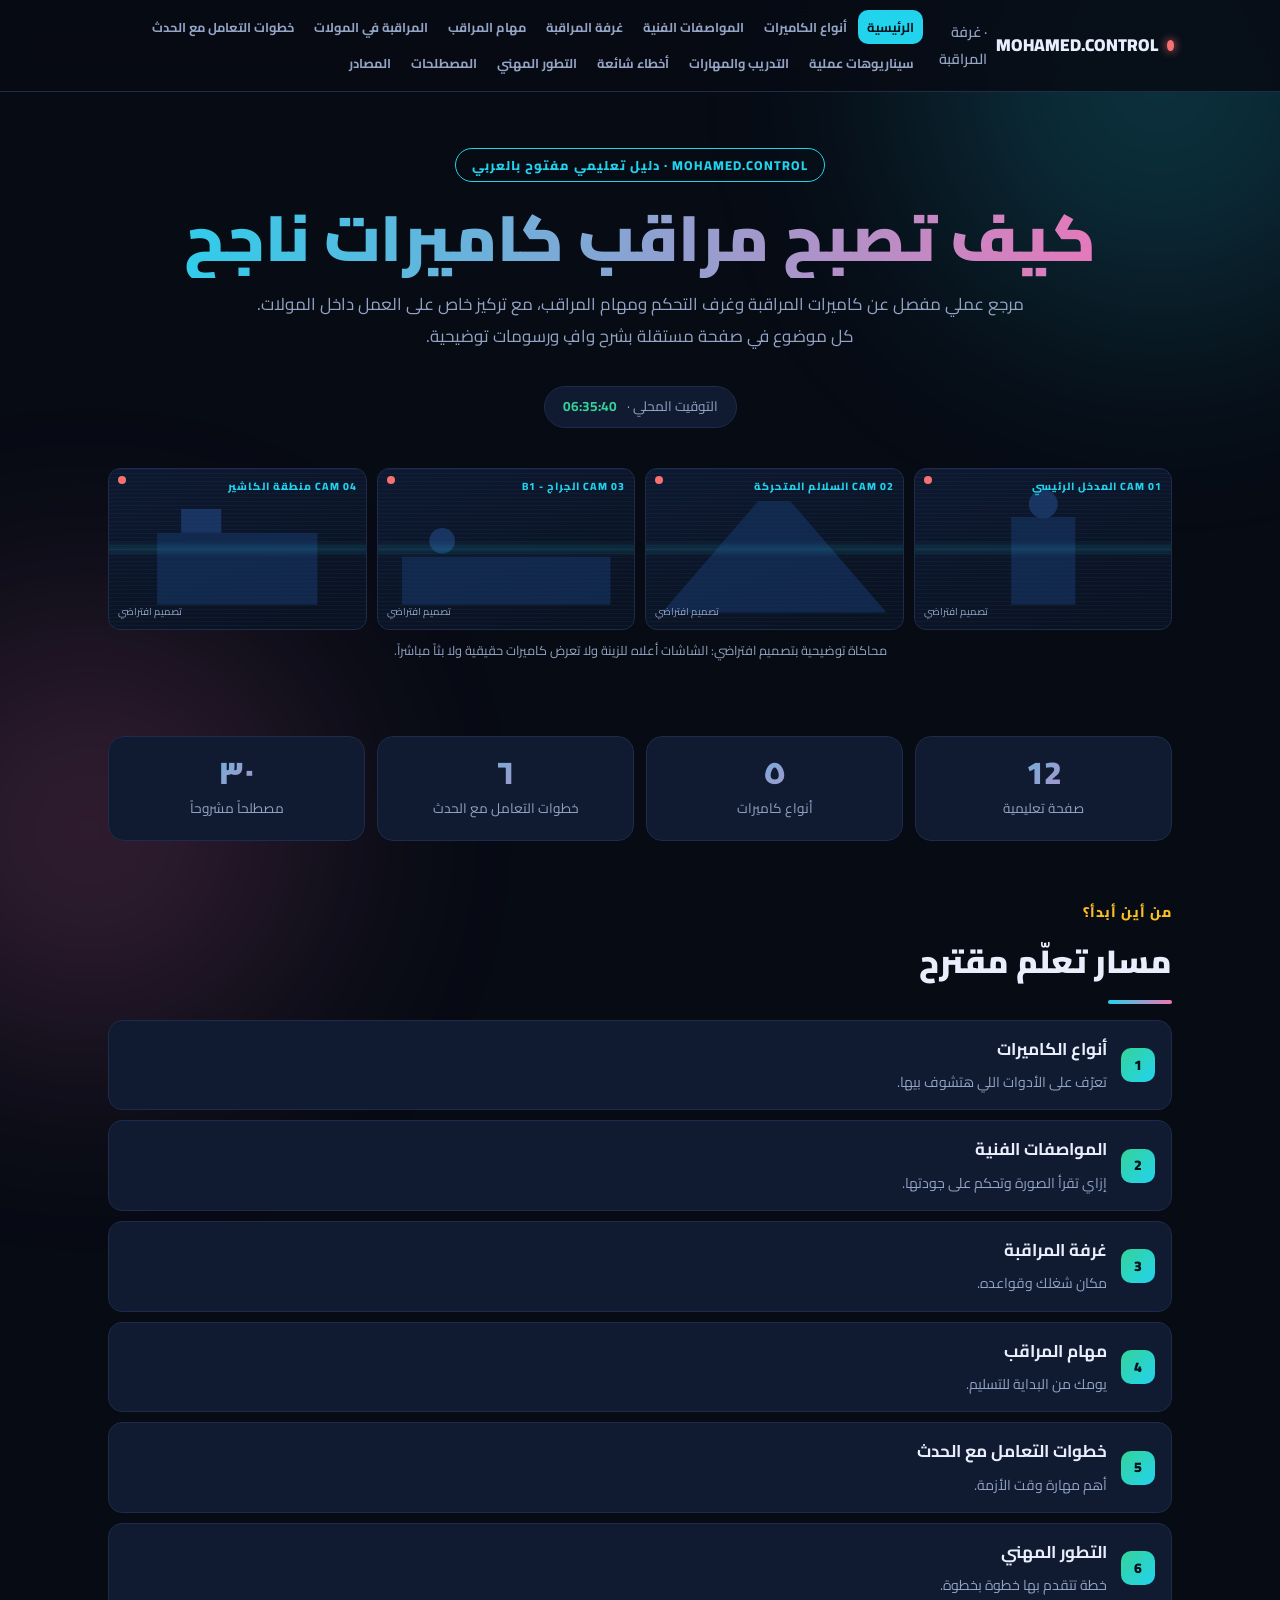
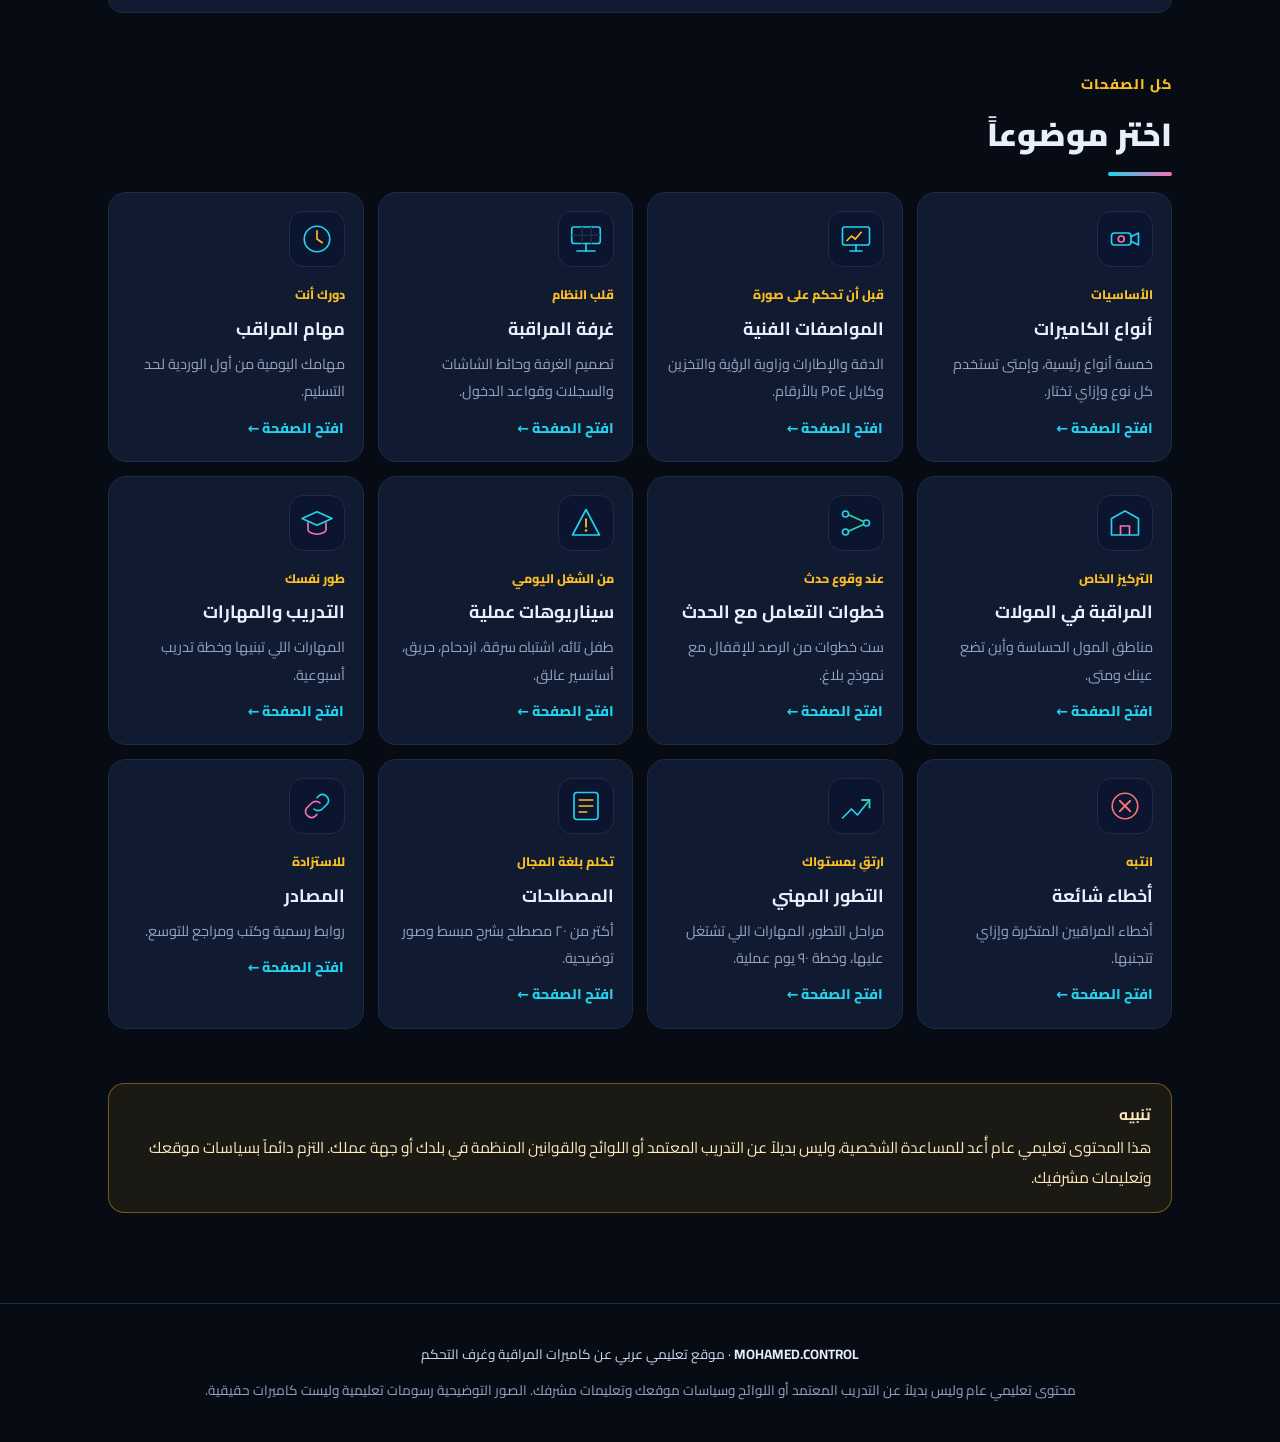
==== commit b4fd12e2: "Update stylesheet and script links with versioning" ====
--- a/index.html
+++ b/index.html
@@ -8,7 +8,7 @@
 <link rel="preconnect" href="https://fonts.googleapis.com">
 <link rel="preconnect" href="https://fonts.gstatic.com" crossorigin>
 <link href="https://fonts.googleapis.com/css2?family=Cairo:wght@400;600;700;800;900&display=swap" rel="stylesheet">
-<link rel="stylesheet" href="style.css">
+<link rel="stylesheet" href="style.css?v=2">
 </head>
 <body>
 <div class="glow a"></div><div class="glow b"></div>
@@ -27,5 +27,5 @@
 <a href="growth.html"><span class="n">6</span><div><b>التطور المهني</b><span>خطة تتقدم بها خطوة بخطوة.</span></div></a></div></section>
 <section class="blk"><span class="tag">كل الصفحات</span><h2>اختر موضوعاً</h2><div class="pcards"><a class='pc' href='cameras.html'><div class='ic'><svg viewBox='0 0 48 48' aria-hidden='true'><rect x='6' y='16' width='26' height='16' rx='4' stroke='#22d3ee' stroke-width='2.2' fill='none' stroke-linecap='round' stroke-linejoin='round'/><path d='M32 21l10-5v16l-10-5' stroke='#22d3ee' stroke-width='2.2' fill='none' stroke-linecap='round' stroke-linejoin='round'/><circle cx='19' cy='24' r='4' stroke='#f472b6' stroke-width='2.2' fill='none'/></svg></div><small>الأساسيات</small><h3>أنواع الكاميرات</h3><p>خمسة أنواع رئيسية، وإمتى تستخدم كل نوع وإزاي تختار.</p><span class='go'>افتح الصفحة ←</span></a><a class='pc' href='specs.html'><div class='ic'><svg viewBox='0 0 48 48' aria-hidden='true'><rect x='6' y='8' width='36' height='24' rx='3' stroke='#22d3ee' stroke-width='2.2' fill='none' stroke-linecap='round' stroke-linejoin='round'/><path d='M16 40h16M24 32v8' stroke='#22d3ee' stroke-width='2.2' fill='none' stroke-linecap='round' stroke-linejoin='round'/><path d='M12 26l6-6 5 4 8-9' stroke='#fbbf24' stroke-width='2.2' fill='none' stroke-linecap='round'/></svg></div><small>قبل أن تحكم على صورة</small><h3>المواصفات الفنية</h3><p>الدقة والإطارات وزاوية الرؤية والتخزين وكابل PoE بالأرقام.</p><span class='go'>افتح الصفحة ←</span></a><a class='pc' href='control-room.html'><div class='ic'><svg viewBox='0 0 48 48' aria-hidden='true'><rect x='5' y='8' width='38' height='22' rx='3' stroke='#22d3ee' stroke-width='2.2' fill='none' stroke-linecap='round' stroke-linejoin='round'/><path d='M5 19h38M19 8v22M31 8v22' stroke='#1e2b4a' stroke-width='2'/><path d='M12 40h24' stroke='#22d3ee' stroke-width='2.2' fill='none' stroke-linecap='round' stroke-linejoin='round'/><path d='M24 30v10' stroke='#22d3ee' stroke-width='2.2' fill='none' stroke-linecap='round' stroke-linejoin='round'/></svg></div><small>قلب النظام</small><h3>غرفة المراقبة</h3><p>تصميم الغرفة وحائط الشاشات والسجلات وقواعد الدخول.</p><span class='go'>افتح الصفحة ←</span></a><a class='pc' href='duties.html'><div class='ic'><svg viewBox='0 0 48 48' aria-hidden='true'><circle cx='24' cy='24' r='17' stroke='#22d3ee' stroke-width='2.2' fill='none' stroke-linecap='round' stroke-linejoin='round'/><path d='M24 13v11l7 5' stroke='#fbbf24' stroke-width='2.2' fill='none' stroke-linecap='round'/></svg></div><small>دورك أنت</small><h3>مهام المراقب</h3><p>مهامك اليومية من أول الوردية لحد التسليم.</p><span class='go'>افتح الصفحة ←</span></a><a class='pc' href='malls.html'><div class='ic'><svg viewBox='0 0 48 48' aria-hidden='true'><path d='M6 40V18l18-10 18 10v22z' stroke='#22d3ee' stroke-width='2.2' fill='none' stroke-linecap='round' stroke-linejoin='round'/><path d='M18 40V28h12v12' stroke='#f472b6' stroke-width='2.2' fill='none'/></svg></div><small>التركيز الخاص</small><h3>المراقبة في المولات</h3><p>مناطق المول الحساسة وأين تضع عينك ومتى.</p><span class='go'>افتح الصفحة ←</span></a><a class='pc' href='incident.html'><div class='ic'><svg viewBox='0 0 48 48' aria-hidden='true'><circle cx='10' cy='12' r='4' stroke='#22d3ee' stroke-width='2.2' fill='none' stroke-linecap='round' stroke-linejoin='round'/><circle cx='38' cy='24' r='4' stroke='#22d3ee' stroke-width='2.2' fill='none' stroke-linecap='round' stroke-linejoin='round'/><circle cx='10' cy='36' r='4' stroke='#22d3ee' stroke-width='2.2' fill='none' stroke-linecap='round' stroke-linejoin='round'/><path d='M14 13l20 9M14 35l20-9' stroke='#34d399' stroke-width='2.2' fill='none'/></svg></div><small>عند وقوع حدث</small><h3>خطوات التعامل مع الحدث</h3><p>ست خطوات من الرصد للإقفال مع نموذج بلاغ.</p><span class='go'>افتح الصفحة ←</span></a><a class='pc' href='scenarios.html'><div class='ic'><svg viewBox='0 0 48 48' aria-hidden='true'><path d='M24 6l18 34H6z' stroke='#22d3ee' stroke-width='2.2' fill='none' stroke-linecap='round' stroke-linejoin='round'/><path d='M24 19v10' stroke='#fbbf24' stroke-width='2.4' stroke-linecap='round'/><circle cx='24' cy='34' r='1.6' fill='#fbbf24'/></svg></div><small>من الشغل اليومي</small><h3>سيناريوهات عملية</h3><p>طفل تائه، اشتباه سرقة، ازدحام، حريق، أسانسير عالق.</p><span class='go'>افتح الصفحة ←</span></a><a class='pc' href='training.html'><div class='ic'><svg viewBox='0 0 48 48' aria-hidden='true'><path d='M4 18l20-9 20 9-20 9z' stroke='#22d3ee' stroke-width='2.2' fill='none' stroke-linecap='round' stroke-linejoin='round'/><path d='M12 23v10c0 3 6 6 12 6s12-3 12-6V23' stroke='#f472b6' stroke-width='2.2' fill='none'/></svg></div><small>طور نفسك</small><h3>التدريب والمهارات</h3><p>المهارات اللي تبنيها وخطة تدريب أسبوعية.</p><span class='go'>افتح الصفحة ←</span></a><a class='pc' href='mistakes.html'><div class='ic'><svg viewBox='0 0 48 48' aria-hidden='true'><circle cx='24' cy='24' r='17' stroke='#f87171' stroke-width='2.2' fill='none'/><path d='M17 17l14 14M31 17L17 31' stroke='#f87171' stroke-width='2.4' stroke-linecap='round'/></svg></div><small>انتبه</small><h3>أخطاء شائعة</h3><p>أخطاء المراقبين المتكررة وإزاي تتجنبها.</p><span class='go'>افتح الصفحة ←</span></a><a class='pc' href='growth.html'><div class='ic'><svg viewBox='0 0 48 48' aria-hidden='true'><path d='M6 40l12-12 8 8 16-20' stroke='#22d3ee' stroke-width='2.2' fill='none' stroke-linecap='round' stroke-linejoin='round'/><path d='M32 16h10v10' stroke='#34d399' stroke-width='2.4' fill='none' stroke-linecap='round'/></svg></div><small>ارتقِ بمستواك</small><h3>التطور المهني</h3><p>مراحل التطور، المهارات اللي تشتغل عليها، وخطة ٩٠ يوم عملية.</p><span class='go'>افتح الصفحة ←</span></a><a class='pc' href='terms.html'><div class='ic'><svg viewBox='0 0 48 48' aria-hidden='true'><rect x='8' y='6' width='32' height='36' rx='4' stroke='#22d3ee' stroke-width='2.2' fill='none' stroke-linecap='round' stroke-linejoin='round'/><path d='M15 16h18M15 24h18M15 32h10' stroke='#fbbf24' stroke-width='2.2' stroke-linecap='round'/></svg></div><small>تكلم بلغة المجال</small><h3>المصطلحات</h3><p>أكتر من ٢٠ مصطلح بشرح مبسط وصور توضيحية.</p><span class='go'>افتح الصفحة ←</span></a><a class='pc' href='sources.html'><div class='ic'><svg viewBox='0 0 48 48' aria-hidden='true'><path d='M20 28a8 8 0 0 0 11 0l7-7a8 8 0 0 0-11-11l-3 3' stroke='#22d3ee' stroke-width='2.2' fill='none' stroke-linecap='round' stroke-linejoin='round'/><path d='M28 20a8 8 0 0 0-11 0l-7 7a8 8 0 0 0 11 11l3-3' stroke='#f472b6' stroke-width='2.2' fill='none' stroke-linecap='round'/></svg></div><small>للاستزادة</small><h3>المصادر</h3><p>روابط رسمية وكتب ومراجع للتوسع.</p><span class='go'>افتح الصفحة ←</span></a></div></section>
 <section class="blk"><div class="callout gold"><b>تنبيه</b><p>هذا المحتوى تعليمي عام أُعد للمساعدة الشخصية، وليس بديلاً عن التدريب المعتمد أو اللوائح والقوانين المنظمة في بلدك أو جهة عملك. التزم دائماً بسياسات موقعك وتعليمات مشرفيك.</p></div></section></main><footer><p><b>MOHAMED.CONTROL</b> · موقع تعليمي عربي عن كاميرات المراقبة وغرف التحكم</p><p style="margin-top:6px;color:var(--muted)">محتوى تعليمي عام وليس بديلاً عن التدريب المعتمد أو اللوائح وسياسات موقعك وتعليمات مشرفك. الصور التوضيحية رسومات تعليمية وليست كاميرات حقيقية.</p></footer>
-<script src="app.js"></script>
+<script src="app.js?v=2"></script>
 </body></html>
--- a/style.css
+++ b/style.css
@@ -1,3 +1,4 @@
+
 :root{--bg:#070b14;--bg2:#0b1222;--card:#101a30;--card2:#0d1628;--line:#1e2b4a;--cyan:#22d3ee;--amber:#fbbf24;--pink:#f472b6;--green:#34d399;--red:#f87171;--text:#e8eefc;--muted:#93a4c4}
 *{margin:0;padding:0;box-sizing:border-box}
 html{scroll-behavior:smooth}
@@ -74,7 +75,9 @@
 .two{display:grid;grid-template-columns:1fr 1fr;gap:14px}
 @media(max-width:720px){.two{grid-template-columns:1fr}body{font-size:16px}}
 figure.fig{margin:22px 0;background:linear-gradient(180deg,var(--card),var(--card2));border:1px solid var(--line);border-radius:18px;padding:12px;overflow:hidden}
+figure.fig{overflow-x:auto}
 figure.fig svg{display:block;width:100%;height:auto}
+@media(max-width:760px){figure.fig svg{min-width:760px}figure.fig:not(.hero-fig)::before{content:'← اسحب الصورة لمشاهدة التفاصيل →';display:block;text-align:center;color:var(--muted);font-size:.72rem;padding-bottom:4px}}
 figure.fig figcaption{color:var(--muted);font-size:.86rem;text-align:center;padding:8px 8px 2px}
 .tbl{width:100%;overflow-x:auto;margin-top:14px;border:1px solid var(--line);border-radius:14px}
 table{border-collapse:collapse;width:100%;min-width:480px;font-size:.93rem}
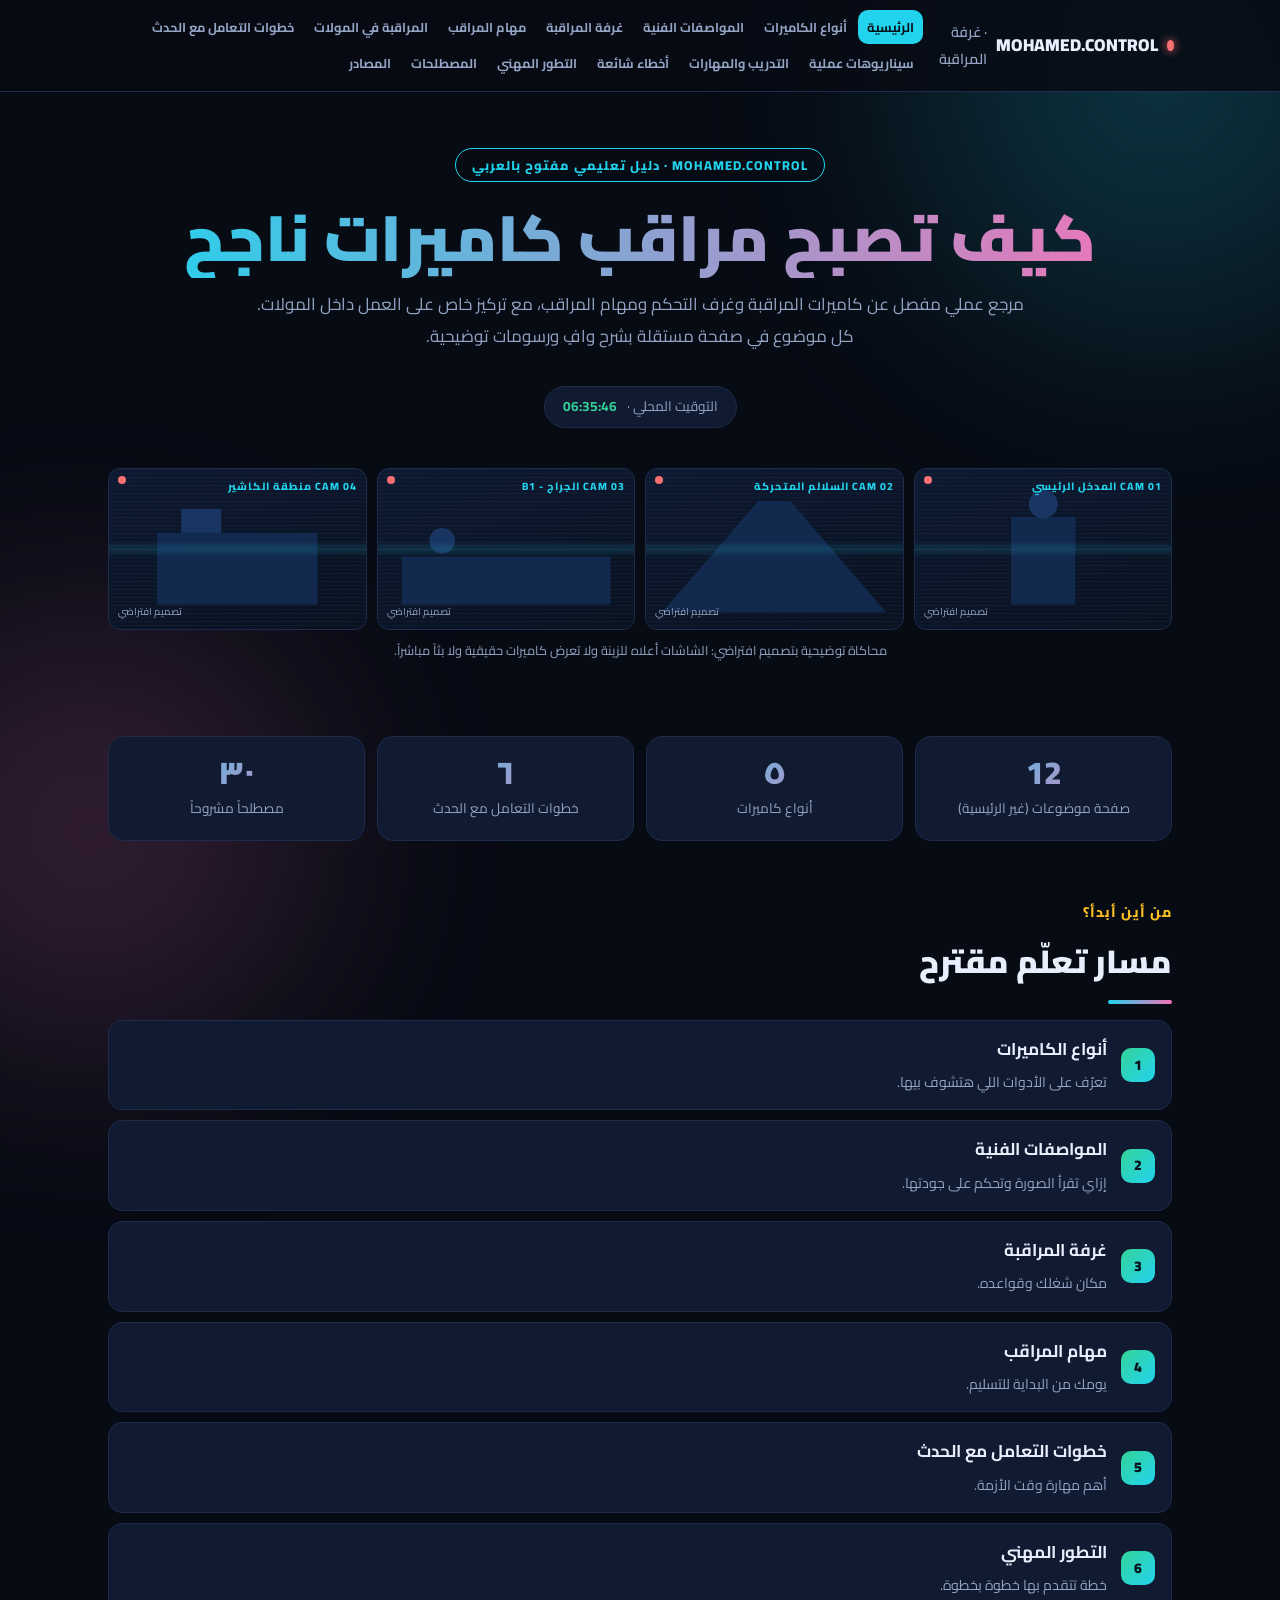
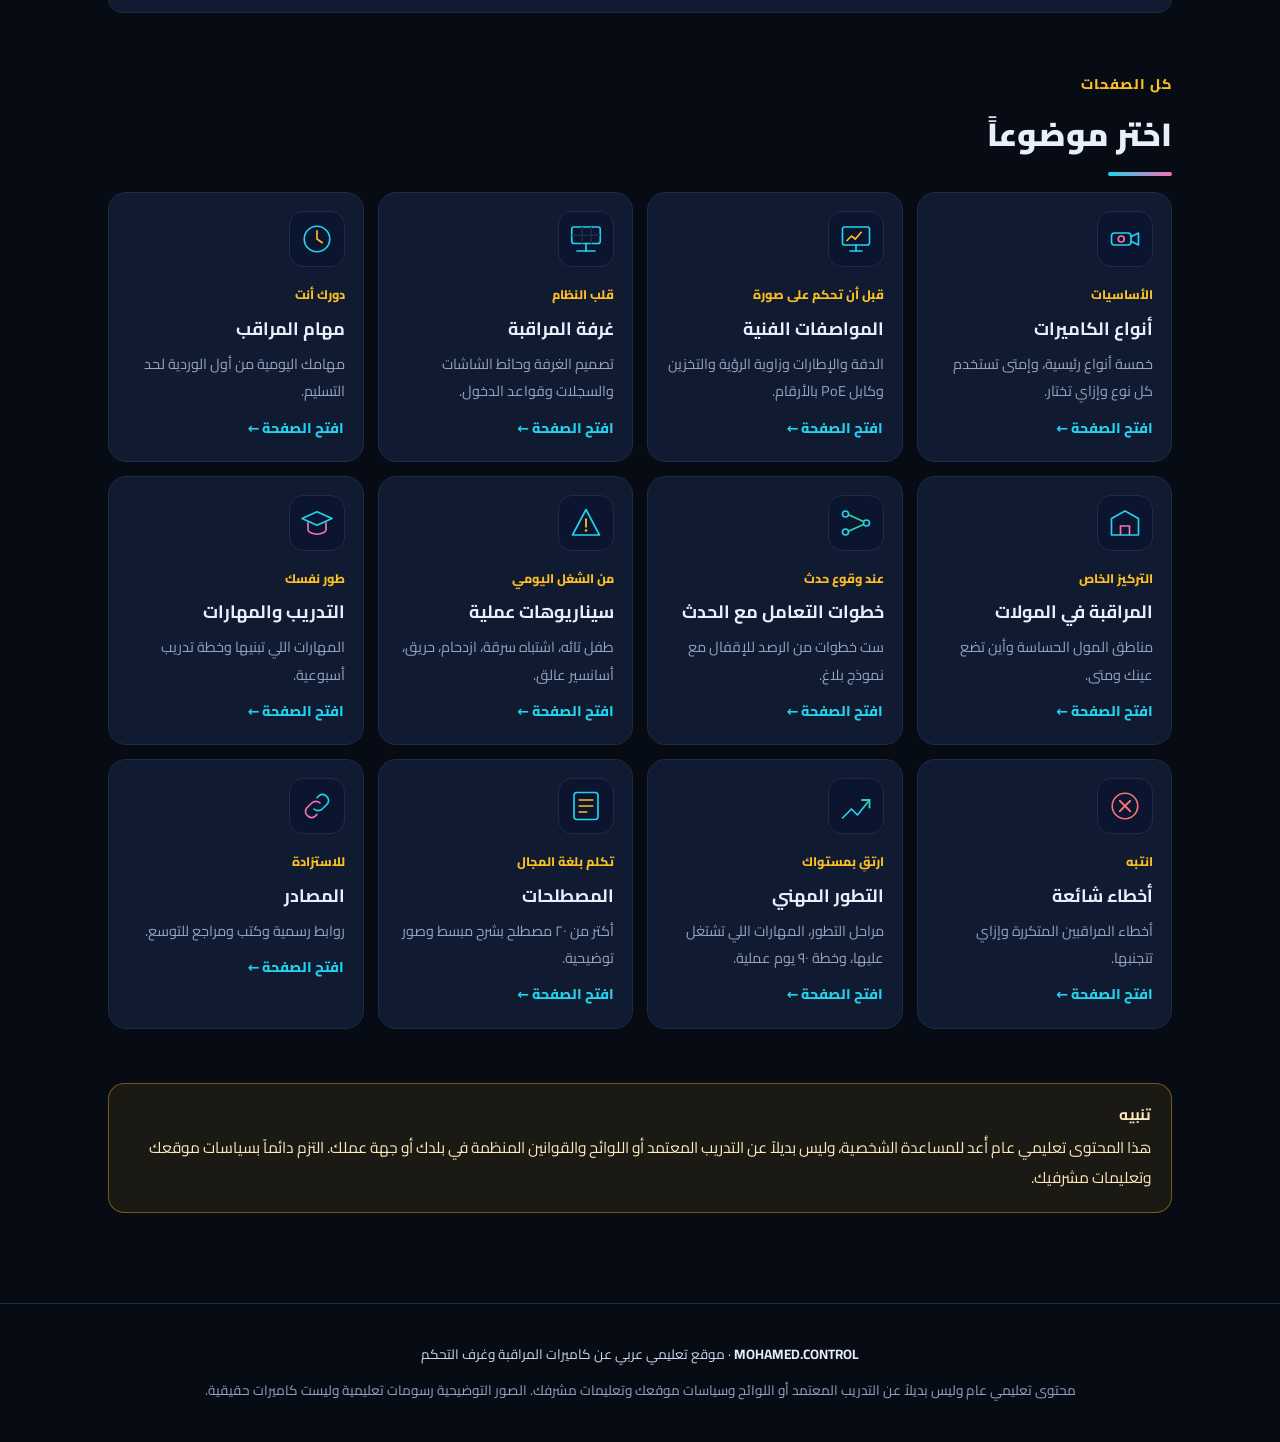
==== commit dac475f3: "Fix HTML structure and add missing newline" ====
--- a/index.html
+++ b/index.html
@@ -17,7 +17,7 @@
 <div class="live">التوقيت المحلي · <b id="clock">--:--:--</b></div></header>
 <div class="wall"><div class='cam'><svg viewBox='0 0 160 100' preserveAspectRatio='none'><rect x='60' y='30' width='40' height='55' fill='#14305a'/><circle cx='80' cy='22' r='9' fill='#1e3f73'/></svg><span>CAM 01 المدخل الرئيسي</span><div class='rec'></div><i>تصميم افتراضي</i></div><div class='cam'><svg viewBox='0 0 160 100' preserveAspectRatio='none'><path d='M10 90L70 20L90 20L150 90Z' fill='#14305a'/></svg><span>CAM 02 السلالم المتحركة</span><div class='rec'></div><i>تصميم افتراضي</i></div><div class='cam'><svg viewBox='0 0 160 100' preserveAspectRatio='none'><rect x='15' y='55' width='130' height='30' fill='#14305a'/><circle cx='40' cy='45' r='8' fill='#1e3f73'/></svg><span>CAM 03 الجراج - B1</span><div class='rec'></div><i>تصميم افتراضي</i></div><div class='cam'><svg viewBox='0 0 160 100' preserveAspectRatio='none'><rect x='30' y='40' width='100' height='45' fill='#14305a'/><rect x='45' y='25' width='25' height='15' fill='#1e3f73'/></svg><span>CAM 04 منطقة الكاشير</span><div class='rec'></div><i>تصميم افتراضي</i></div></div>
 <p style="text-align:center;color:var(--muted);font-size:.8rem;margin-top:8px;position:relative;z-index:1">محاكاة توضيحية بتصميم افتراضي: الشاشات أعلاه للزينة ولا تعرض كاميرات حقيقية ولا بثاً مباشراً.</p>
-<main><section class="blk show"><div class="stats"><div class="stat"><b>12</b><span>صفحة تعليمية</span></div><div class="stat"><b>٥</b><span>أنواع كاميرات</span></div><div class="stat"><b>٦</b><span>خطوات التعامل مع الحدث</span></div><div class="stat"><b>٣٠</b><span>مصطلحاً مشروحاً</span></div></div></section>
+<main><section class="blk show"><div class="stats"><div class="stat"><b>12</b><span>صفحة موضوعات (غير الرئيسية)</span></div><div class="stat"><b>٥</b><span>أنواع كاميرات</span></div><div class="stat"><b>٦</b><span>خطوات التعامل مع الحدث</span></div><div class="stat"><b>٣٠</b><span>مصطلحاً مشروحاً</span></div></div></section>
 <section class="blk"><span class="tag">من أين أبدأ؟</span><h2>مسار تعلّم مقترح</h2><div class="path">
 <a href="cameras.html"><span class="n">1</span><div><b>أنواع الكاميرات</b><span>تعرّف على الأدوات اللي هتشوف بيها.</span></div></a>
 <a href="specs.html"><span class="n">2</span><div><b>المواصفات الفنية</b><span>إزاي تقرأ الصورة وتحكم على جودتها.</span></div></a>
